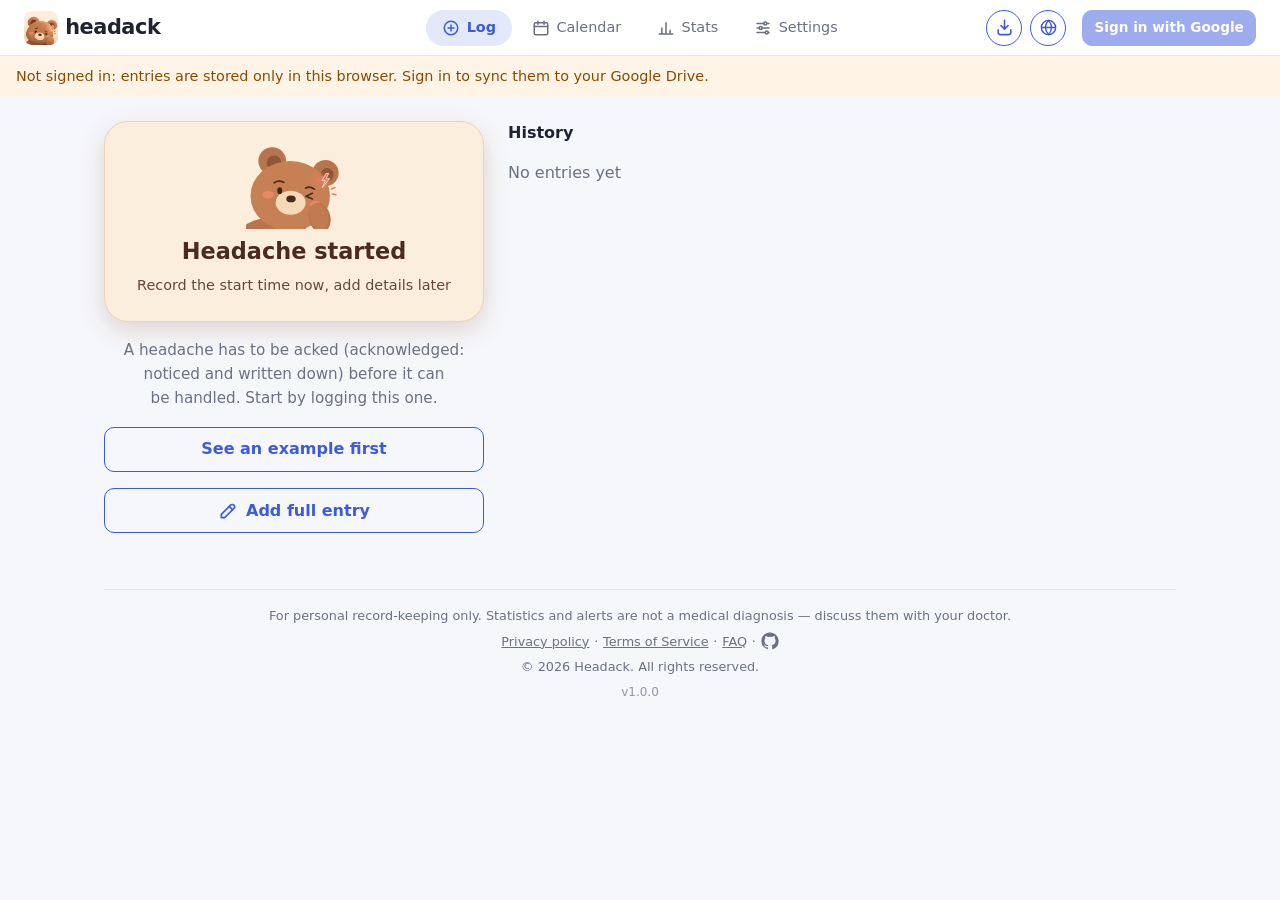
==== index.html @ 0b483937 "Calendar toolbar stays put on phones; bear on the start button - Calendar: the "Today" button gets i" ====
<!doctype html>
<html lang="en">
<head>
  <meta charset="utf-8">
  <meta name="viewport" content="width=device-width, initial-scale=1, viewport-fit=cover">
  <!-- GitHub Pages 無法設定 HTTP header，以 meta CSP 限制腳本與連線來源 -->
  <meta http-equiv="Content-Security-Policy" content="
    default-src 'self';
    script-src 'self' https://accounts.google.com/gsi/client;
    style-src 'self' https://accounts.google.com/gsi/style;
    frame-src https://accounts.google.com/gsi/;
    connect-src 'self' https://accounts.google.com/gsi/ https://sheets.googleapis.com https://www.googleapis.com https://api.open-meteo.com;
    img-src 'self' data: https://headack.goatcounter.com;
    base-uri 'self';
    form-action 'self';
  ">
  <meta name="referrer" content="no-referrer">
  <title>Headack — Free headache diary｜免費頭痛日記</title>
  <meta name="description" content="Free headache diary: log attacks, pain, medication and triggers in a few taps, see monthly trends and print a summary for your doctor. Your data stays in your own Google Drive. 免費頭痛日記：幾下點選就能記錄頭痛、疼痛程度、用藥與誘因，查看每月趨勢並列印看診摘要。資料只存在你自己的 Google 雲端硬碟。">
  <link rel="canonical" href="https://bear1110.github.io/headack/">
  <!-- 分享預覽（LINE、Facebook、X 等） -->
  <meta property="og:type" content="website">
  <meta property="og:site_name" content="Headack">
  <meta property="og:title" content="Headack — Free headache diary｜免費頭痛日記">
  <meta property="og:description" content="Free headache diary: log attacks, pain, medication and triggers in a few taps, see monthly trends and print a summary for your doctor. Your data stays in your own Google Drive.">
  <meta property="og:url" content="https://bear1110.github.io/headack/">
  <meta property="og:image" content="https://bear1110.github.io/headack/icons/og-image.png">
  <meta property="og:image:width" content="1200">
  <meta property="og:image:height" content="630">
  <meta property="og:image:alt" content="Headack bear logo">
  <meta property="og:locale" content="zh_TW">
  <meta property="og:locale:alternate" content="en_US">
  <meta property="og:locale:alternate" content="zh_CN">
  <meta property="og:locale:alternate" content="ja_JP">
  <meta name="twitter:card" content="summary_large_image">
  <!-- 結構化資料（只是資料區塊，不會被執行，不受 CSP script-src 限制） -->
  <script type="application/ld+json">
  {
    "@context": "https://schema.org",
    "@type": "WebApplication",
    "name": "Headack",
    "url": "https://bear1110.github.io/headack/",
    "description": "Free headache diary: log attacks, pain, medication and triggers in a few taps, see monthly trends and print a summary for your doctor. Your data stays in your own Google Drive.",
    "applicationCategory": "HealthApplication",
    "operatingSystem": "Any (web browser)",
    "inLanguage": ["zh-TW", "zh-CN", "en", "ja"],
    "isAccessibleForFree": true,
    "offers": { "@type": "Offer", "price": "0", "priceCurrency": "USD" },
    "image": "https://bear1110.github.io/headack/icons/og-image.png"
  }
  </script>
  <meta name="theme-color" content="#3b5bdb">
  <link rel="manifest" href="manifest.webmanifest">
  <link rel="icon" href="icons/logo.svg" type="image/svg+xml">
  <link rel="apple-touch-icon" href="icons/icon-192.png">
  <link rel="stylesheet" href="css/styles.css">
  <script id="gis" src="https://accounts.google.com/gsi/client" async></script>
  <script type="module" src="js/app.js"></script>
</head>
<!-- data-view 控制目前顯示的分頁；版面差異（手機 / 桌機）全部由 CSS 處理 -->
<body data-view="log">
  <header class="topbar">
    <h1 class="brand"><img src="icons/logo.png" alt="" width="34" height="34"><span>headack</span></h1>
    <!-- 手機：固定在畫面底部的分頁列；桌機：標題列中的分頁 -->
    <nav class="nav">
      <button data-view="log" class="active"><span class="nav-icon" data-icon="log"></span><span data-i18n="nav.log">Log</span></button>
      <button data-view="list"><span class="nav-icon" data-icon="list"></span><span data-i18n="nav.list">History</span></button>
      <button data-view="calendar"><span class="nav-icon" data-icon="calendar"></span><span data-i18n="nav.calendar">Calendar</span></button>
      <button data-view="stats"><span class="nav-icon" data-icon="stats"></span><span data-i18n="nav.stats">Stats</span></button>
      <button data-view="settings"><span class="nav-icon" data-icon="settings"></span><span data-i18n="nav.settings">Settings</span></button>
    </nav>
    <div class="top-actions">
      <!-- 語言選單放在標題列，第一次來的人不必進設定就能切換 -->
      <!-- 加到主畫面／安裝：已安裝（從主畫面開啟）時隱藏 -->
      <button type="button" id="btn-install" class="icon-btn-top" hidden data-i18n-attr="aria-label:install.button,title:install.button"><span data-icon="install"></span></button>
      <label class="icon-btn-top lang-picker" data-i18n-attr="title:settings.language">
        <svg viewBox="0 0 24 24" aria-hidden="true"><circle cx="12" cy="12" r="9"/><path d="M3 12h18M12 3c2.5 2.7 3.8 5.7 3.8 9s-1.3 6.3-3.8 9c-2.5-2.7-3.8-5.7-3.8-9S9.5 5.7 12 3z"/></svg>
        <select id="lang-select" data-i18n-attr="aria-label:settings.language"></select>
      </label>
    <div class="sync">
      <span id="sync-status" class="sync-status"></span>
      <button id="btn-signin" class="btn small" hidden data-i18n="auth.signIn">Sign in with Google</button>
      <button id="btn-sync" class="btn small ghost" hidden data-i18n="sync.now">Sync now</button>
    </div>
    </div>
  </header>

  <p id="banner" class="banner" hidden></p>
  <div id="demo-banner" class="demo-banner" hidden>
    <span data-i18n="demo.banner"></span>
    <button type="button" id="btn-demo-exit" class="btn small" data-i18n="demo.exit"></button>
  </div>

  <main>
    <noscript><p class="card">Headack is a free headache diary that stores your entries in your own Google Drive. Please enable JavaScript to use it.<br>Headack 是免費的頭痛日記，紀錄存在你自己的 Google 雲端硬碟。請啟用 JavaScript 以使用本網站。</p></noscript>
    <!-- 記錄：手機的首頁；桌機時與列表並排 -->
    <section id="view-log" class="view">
      <button id="btn-quick-start" class="btn huge">
        <img class="huge-logo" src="icons/bear.svg" alt="" width="96" height="83">
        <span data-i18n="log.start">Headache started</span>
        <small data-i18n="log.startHint"></small>
      </button>
      <div id="ongoing" class="ongoing-list"></div>
      <p id="home-summary" class="home-summary" hidden></p>
      <!-- 有紀錄但還沒登入：明確說明後果，並提供登入備份 -->
      <div id="backup-card" class="card backup-card" hidden>
        <h2 class="card-title"><span data-icon="cloudOff"></span><span data-i18n="backup.title"></span></h2>
        <p id="backup-body"></p>
        <button type="button" id="btn-backup" class="btn" data-i18n="backup.button"></button>
      </div>
      <p id="tagline" class="tagline" hidden data-i18n="about.tagline"></p>
      <button type="button" id="btn-try-demo" class="btn ghost wide" hidden data-i18n="demo.try"></button>
      <div id="weather-prompt" class="card weather-prompt" hidden>
        <h2 data-i18n="weather.promptTitle"></h2>
        <p class="muted small" data-i18n="weather.promptBody"></p>
        <div class="actions">
          <button type="button" id="btn-weather-on" class="btn" data-i18n="weather.enable"></button>
          <button type="button" id="btn-weather-off" class="btn ghost" data-i18n="weather.dismiss"></button>
        </div>
      </div>
      <button id="btn-full" class="btn ghost wide btn-with-icon"><span data-icon="edit"></span><span data-i18n="log.full">Add full entry</span></button>
    </section>

    <!-- 列表 -->
    <section id="view-list" class="view">
      <h2 class="view-title" data-i18n="nav.list"></h2>
      <div id="list-filters" class="chips list-filters"></div>
      <ul id="record-list" class="record-list"></ul>
    </section>

    <!-- 日曆：最近 3 / 6 個月 -->
    <section id="view-calendar" class="view">
      <div class="cal-toolbar">
        <div class="seg cal-mode" role="radiogroup" data-i18n-attr="aria-label:cal.view">
          <button type="button" role="radio" data-cal-mode="month" data-i18n="cal.modeMonth"></button>
          <button type="button" role="radio" data-cal-mode="year" data-i18n="cal.modeYear"></button>
        </div>
          <button type="button" id="cal-today" class="btn ghost small" data-i18n="cal.today"></button>
        <div class="cal-nav">
          <button type="button" id="cal-prev" class="pager-btn" data-i18n-attr="aria-label:cal.prev,title:cal.prev">‹</button>
          <div id="cal-label" class="cal-label"></div>
          <button type="button" id="cal-next" class="pager-btn" data-i18n-attr="aria-label:cal.next,title:cal.next">›</button>
        </div>
      </div>
      <div class="cal-legend" aria-hidden="true">
        <span><i class="sw i2"></i><span data-i18n="cal.legendMild"></span></span>
        <span><i class="sw i5"></i><i class="sw i7"></i><i class="sw i9"></i><span data-i18n="cal.legendSevere"></span></span>
        <span><i class="sw no-intensity"></i><span data-i18n="cal.legendUnknown"></span></span>
        <span><i class="dot"></i><span data-i18n="cal.meds"></span></span>
      </div>
      <div class="cal-layout">
        <div id="calendar-months" class="cal-months"></div>
        <div id="cal-detail" class="card cal-detail"></div>
      </div>
    </section>

    <!-- 統計 -->
    <section id="view-stats" class="view"></section>

    <!-- 設定 -->
    <section id="view-settings" class="view">
      <!-- 帳號與同步 -->
      <div class="card">
        <h2 class="card-title"><span data-icon="user"></span><span data-i18n="settings.account"></span></h2>
        <p id="account-email" class="muted"></p>
        <p><a id="sheet-link" href="#" target="_blank" rel="noopener" hidden data-i18n="settings.openSheet"></a></p>
        <button id="btn-signout" class="btn ghost small" hidden data-i18n="auth.signOut"></button>
      </div>

      <!-- 偏好 -->
      <h3 class="settings-group" data-i18n="settings.groupPrefs"></h3>
      <div class="card">
        <h2 class="card-title"><span data-icon="weather"></span><span data-i18n="weather.title"></span></h2>
        <p class="small" data-i18n="weather.why"></p>
        <label class="switch-row">
          <input type="checkbox" id="weather-toggle">
          <span data-i18n="weather.setting"></span>
        </label>
        <p class="muted small" data-i18n="weather.promptBody"></p>
        <p class="muted small"><a href="https://open-meteo.com/" target="_blank" rel="noopener" data-i18n="weather.credit"></a></p>
      </div>

      <!-- 資料 -->
      <h3 class="settings-group" data-i18n="settings.groupData"></h3>
      <div class="card">
        <h2 class="card-title"><span data-icon="importIcon"></span><span data-i18n="import.title"></span></h2>
        <p class="muted small" data-i18n="import.desc"></p>
        <button id="btn-import" class="btn ghost" data-i18n="import.title"></button>
      </div>
      <div class="card">
        <h2 class="card-title"><span data-icon="exportIcon"></span><span data-i18n="export.title"></span></h2>
        <p class="muted small" data-i18n="export.desc"></p>
        <button id="btn-export" class="btn ghost" data-i18n="export.button"></button>
      </div>

      <!-- 其他 -->
      <h3 class="settings-group" data-i18n="settings.groupMore"></h3>
      <div class="card">
        <h2 class="card-title"><span data-icon="demo"></span><span data-i18n="demo.title"></span></h2>
        <p class="muted small" data-i18n="demo.desc"></p>
        <button type="button" id="btn-demo" class="btn ghost"></button>
      </div>
      <div class="card">
        <h2 class="card-title"><span data-icon="info"></span><span data-i18n="settings.groupAbout"></span></h2>
        <p><a href="faq.html" data-i18n="footer.faq"></a></p>
        <p><a href="privacy.html" data-i18n="settings.privacy"></a></p>
        <p><a href="terms.html" data-i18n="footer.terms"></a></p>
        <p><a id="source-link" href="https://github.com/Bear1110/headack" target="_blank" rel="noopener" data-i18n="settings.source"></a></p>
        <p class="muted small" data-i18n="settings.languageHelp"></p>
        <p class="muted small" id="app-version"></p>
      </div>
      <div class="card danger-zone">
        <h2 class="card-title"><span data-icon="alert"></span><span data-i18n="danger.title"></span></h2>
        <p class="muted small" data-i18n="danger.clearDesc"></p>
        <button type="button" id="btn-clear" class="btn danger ghost" data-i18n="danger.clear"></button>
      </div>
    </section>

    <footer class="site-footer">
      <p class="disclaimer" data-i18n="disclaimer"></p>
      <nav><a href="privacy.html" data-i18n="settings.privacy"></a> · <a href="terms.html" data-i18n="footer.terms"></a> · <a href="faq.html" data-i18n="footer.faq"></a> · <a href="https://github.com/Bear1110/headack" class="footer-gh" target="_blank" rel="noopener" aria-label="GitHub" title="GitHub"><span data-icon="github"></span></a></nav>
      <p id="copyright"></p>
      <p id="footer-version" class="footer-version"></p>
    </footer>
  </main>

  <!-- 手機在列表、統計頁也能一鍵新增 -->
  <button id="fab" class="fab" data-i18n-attr="aria-label:nav.add,title:nav.add">
    <svg viewBox="0 0 24 24" aria-hidden="true"><path d="M12 5v14M5 12h14" stroke="currentColor" stroke-width="2.5" stroke-linecap="round"/></svg>
  </button>

  <!-- 新增 / 編輯表單：手機為全螢幕，桌機為置中對話框 -->
  <dialog id="record-dialog">
    <form id="record-form" method="dialog">
      <div class="dialog-body">
        <h2 id="form-title"></h2>
        <div class="row">
          <label class="field"><span data-i18n="form.start"></span><input type="datetime-local" name="start" required></label>
          <label class="field"><span data-i18n="form.end"></span><input type="datetime-local" name="end"></label>
        </div>
        <label class="field">
          <span><span data-i18n="form.intensity"></span> <strong><output id="intensity-out">5</output>/10</strong></span>
          <input type="range" name="intensity" min="0" max="10" step="1" value="5">
        </label>
        <fieldset class="field">
          <legend data-i18n="form.type"></legend>
          <p class="muted small hint" data-i18n="form.typeHint"></p>
          <div id="type-options" class="chips"></div>
        </fieldset>
        <fieldset class="field"><legend data-i18n="form.locations"></legend><div id="head-map"></div></fieldset>
        <fieldset class="field"><legend data-i18n="form.painQuality"></legend><div id="pain-quality-options" class="chips"></div></fieldset>
        <fieldset class="field">
          <legend data-i18n="form.aura"></legend>
          <p class="muted small hint" data-i18n="form.auraHint"></p>
          <div id="aura-options" class="chips"></div>
          <p id="aura-warning" class="warning small" role="alert" hidden data-i18n="form.auraWarning"></p>
        </fieldset>
        <fieldset class="field"><legend data-i18n="form.symptoms"></legend><div id="symptoms-options" class="chips"></div></fieldset>
        <fieldset class="field"><legend data-i18n="form.meds"></legend><div id="med-editor" class="med-editor"></div></fieldset>
        <fieldset class="field"><legend data-i18n="form.medEffect"></legend><div id="effect-options" class="chips"></div></fieldset>
        <fieldset class="field"><legend data-i18n="form.triggers"></legend><div id="triggers-options" class="chips"></div></fieldset>
        <label class="field"><span data-i18n="form.notes"></span><textarea name="notes" rows="3"></textarea></label>
        <p id="form-weather" class="muted small weather-line" hidden></p>
        <p id="form-error" class="error" hidden></p>
      </div>
      <div class="dialog-actions">
        <button type="button" id="btn-delete" class="btn danger ghost" data-i18n="form.delete"></button>
        <span class="spacer"></span>
        <button type="button" id="btn-cancel" class="btn ghost" data-i18n="form.cancel"></button>
        <button type="submit" class="btn" data-i18n="form.save"></button>
      </div>
    </form>
  </dialog>

  <!-- 匯入：AI 整理 → 貼上 → 預覽 → 匯入 -->
  <dialog id="import-dialog">
    <form id="import-form" method="dialog">
      <div class="dialog-body">
        <h2 data-i18n="import.title"></h2>
        <p class="muted small" data-i18n="import.privacy"></p>

        <p class="step" data-i18n="import.step1"></p>
        <div class="ai-buttons">
          <a id="ai-chatgpt" class="btn ghost" target="_blank" rel="noopener noreferrer" data-i18n="import.openChatgpt"></a>
          <a id="ai-claude" class="btn ghost" target="_blank" rel="noopener noreferrer" data-i18n="import.openClaude"></a>
          <button type="button" id="btn-copy-prompt" class="btn ghost" data-i18n="import.copyPrompt"></button>
        </div>

        <p class="step" data-i18n="import.step2"></p>
        <textarea id="import-text" rows="6" data-i18n-attr="placeholder:import.placeholder"></textarea>
        <label class="file-pick">
          <span data-i18n="import.file"></span>
          <input type="file" id="import-file" accept=".json,application/json,text/plain">
        </label>
        <div id="import-preview" class="import-preview"></div>
      </div>
      <div class="dialog-actions">
        <button type="button" id="btn-import-close" class="btn ghost" data-i18n="import.close"></button>
        <span class="spacer"></span>
        <button type="submit" id="btn-import-confirm" class="btn" disabled></button>
      </div>
    </form>
  </dialog>

  <!-- 發作當下的快速問答（內容由 quickflow.js 產生） -->
  <dialog id="quick-dialog" class="quick-dialog"></dialog>

  <!-- AI 分析：選問題與筆數，複製後開啟 AI -->
  <dialog id="ai-dialog">
    <form id="ai-form" method="dialog">
      <div class="dialog-body">
        <h2 data-i18n="ai.title"></h2>
        <p id="ai-privacy" class="warning small"></p>
        <fieldset class="field"><legend data-i18n="ai.question"></legend><div id="ai-presets" class="chips"></div></fieldset>
        <fieldset class="field"><legend data-i18n="ai.count"></legend><div id="ai-counts" class="chips"></div></fieldset>
        <label class="switch-row"><input type="checkbox" id="ai-notes" checked><span data-i18n="ai.notes"></span></label>
        <div class="ai-buttons">
          <a id="ai-open-chatgpt" class="btn" target="_blank" rel="noopener noreferrer" data-i18n="import.openChatgpt"></a>
          <a id="ai-open-claude" class="btn" target="_blank" rel="noopener noreferrer" data-i18n="import.openClaude"></a>
          <button type="button" id="ai-copy" class="btn ghost" data-i18n="ai.copy"></button>
        </div>
        <p id="ai-hint" class="muted small"></p>
        <details class="table-view"><summary data-i18n="ai.preview"></summary><pre id="ai-preview" class="ai-preview"></pre></details>
      </div>
      <div class="dialog-actions">
        <span class="spacer"></span>
        <button type="submit" class="btn ghost" data-i18n="import.close"></button>
      </div>
    </form>
  </dialog>

  <!-- 加到主畫面的說明（瀏覽器不支援直接安裝時） -->
  <dialog id="install-dialog" class="confirm-dialog">
    <form method="dialog">
      <div class="dialog-body">
        <h2 data-i18n="install.title"></h2>
        <ol id="install-steps" class="install-steps"></ol>
      </div>
      <div class="dialog-actions">
        <span class="spacer"></span>
        <button type="submit" class="btn" data-i18n="import.close"></button>
      </div>
    </form>
  </dialog>

  <!-- 清空所有紀錄：需輸入確認文字 -->
  <dialog id="clear-dialog" class="confirm-dialog">
    <form id="clear-form" method="dialog">
      <div class="dialog-body">
        <h2 data-i18n="clear.title"></h2>
        <p id="clear-body"></p>
        <p id="clear-restore" class="warning small"></p>
        <label class="field">
          <span id="clear-hint"></span>
          <input type="text" id="clear-input" autocomplete="off" autocapitalize="off" spellcheck="false">
        </label>
        <p id="clear-error" class="error" hidden></p>
      </div>
      <div class="dialog-actions">
        <span class="spacer"></span>
        <button type="button" id="btn-clear-cancel" class="btn ghost" data-i18n="form.cancel"></button>
        <button type="submit" id="btn-clear-confirm" class="btn danger-solid" disabled data-i18n="clear.confirm"></button>
      </div>
    </form>
  </dialog>

  <div id="toast" class="toast" role="status" aria-live="polite" hidden></div>
  <!-- 瀏覽量計數（GoatCounter）：只是一張 1×1 圖片，不執行第三方程式碼、不設 Cookie、不含任何紀錄資料 -->
  <img class="counter" src="https://headack.goatcounter.com/count?p=/&amp;t=Headack" alt="" width="1" height="1" referrerpolicy="no-referrer">
</body>
</html>
---- css/styles.css ----
/* 行動優先（mobile-first）：預設樣式給手機，@media (min-width) 再加上平板 / 桌機版面。
   方向一律用邏輯屬性（inline-start / inline-end），右到左語言自動鏡像。 */

:root {
  --bg: #f6f7fb;
  --surface: #ffffff;
  --text: #1f2330;
  --muted: #6b7180;
  --border: #e2e5ee;
  --primary: #3b5bdb;
  --primary-text: #ffffff;
  /* 熊熊 logo 的配色：首頁「頭痛開始了」按鈕用 */
  --bear-bg: #fbeedd;
  --bear-border: #ecd3b4;
  --bear-text: #4b2b1e;
  --bear-shadow: rgb(143 85 54 / .22);
  --danger: #d6336c;
  --warning-bg: #fff4e6;
  --warning-text: #8a4b00;
  --series-1: #2a78d6;
  --series-2: #eb6834;
  --aura: #4a3aa7;
  --grid: #e8eaf0;
  --good: #0a7d0a;
  --bad: #c0392b;
  --radius: 14px;
  --gutter: 16px;
  --tabbar-h: 60px;
  --topbar-h: 56px;
  --tap: 44px; /* 最小觸控尺寸 */
  color-scheme: light dark;
}

@media (prefers-color-scheme: dark) {
  :root {
    --bg: #14161c;
    --surface: #1d2029;
    --text: #e8eaf0;
    --muted: #9aa0ae;
    --border: #2d313d;
    --primary: #748ffc;
    --primary-text: #10131a;
    --bear-bg: #ead8bf; /* 深色模式稍微調暗，避免一大塊太刺眼 */
    --bear-border: #d9c09f;
    --bear-shadow: rgb(0 0 0 / .35);
    --danger: #f06595;
    --warning-bg: #3a2a12;
    --warning-text: #ffc078;
    --series-1: #3987e5;
    --series-2: #d95926;
    --aura: #9085e9;
    --grid: #2a2e39;
    --good: #3fbf3f;
    --bad: #f06a6a;
  }
}

* { box-sizing: border-box; }

body {
  margin: 0;
  background: var(--bg);
  color: var(--text);
  font: 16px/1.5 system-ui, -apple-system, "Segoe UI", "Noto Sans TC", "Noto Sans SC", "Noto Sans JP", "PingFang TC", "Hiragino Sans", sans-serif;
  padding-bottom: calc(var(--tabbar-h) + env(safe-area-inset-bottom));
  -webkit-tap-highlight-color: transparent;
}

h1 { font-size: 1.15rem; margin: 0; }

/* 線條 icon：跟著文字顏色 */
.icon { width: 1.25em; height: 1.25em; flex: none; fill: none; stroke: currentColor; stroke-width: 2; stroke-linecap: round; stroke-linejoin: round; }
[data-icon] { display: inline-flex; }
h2 { font-size: 1rem; margin: 0 0 .5rem; }

/* ---------- 標題列 ---------- */

.topbar {
  position: sticky; top: 0; z-index: 10;
  display: flex; align-items: center; justify-content: space-between; gap: .75rem;
  min-height: var(--topbar-h);
  padding: .5rem var(--gutter); padding-top: calc(.5rem + env(safe-area-inset-top));
  background: var(--surface); border-bottom: 1px solid var(--border);
}
.topbar h1 { white-space: nowrap; overflow: hidden; text-overflow: ellipsis; }
/* 品牌：熊熊 logo + 小寫文字標誌 */
.brand { display: flex; align-items: center; gap: .45rem; flex: none; }
.brand img { width: 34px; height: 34px; flex: none; border-radius: 8px; }
.brand span { font-size: 1.3rem; font-weight: 800; letter-spacing: -.02em; color: var(--text); }
.brand-link { display: inline-flex; align-items: center; gap: .4rem; font-weight: 800; font-size: 1.1rem; color: var(--text); text-decoration: none; }
.top-actions { display: flex; align-items: center; gap: .5rem; min-width: 0; }
.sync { display: flex; align-items: center; gap: .5rem; min-width: 0; }
.sync-status { display: inline-flex; align-items: center; gap: .25rem; font-size: .85rem; color: var(--muted); white-space: nowrap; min-width: 0; }
.sync-status .icon { width: 22px; height: 22px; }
.sync-status[data-kind="cloudCheck"] { color: var(--good); }
.sync-status[data-kind="cloudUp"] { color: var(--primary); }
.sync-status[data-kind="cloudOff"] { color: var(--warning-text); }
.sync-status[data-kind="cloudSync"] .icon { animation: pulse 1.2s ease-in-out infinite; }
@keyframes pulse { 50% { opacity: .35; } }
.sync-count { font-weight: 700; font-variant-numeric: tabular-nums; }
.sync-text { display: none; }

.icon-btn-top {
  appearance: none; flex: none; display: inline-grid; place-items: center; cursor: pointer;
  width: 36px; height: 36px; border-radius: 50%; border: 1px solid var(--primary); background: transparent; color: var(--primary);
}
.icon-btn-top[hidden] { display: none; }
.icon-btn-top .icon { width: 19px; height: 19px; }
.install-steps { margin: .5rem 0 0; padding-inline-start: 1.4rem; display: flex; flex-direction: column; gap: .6rem; line-height: 1.6; }
.install-steps .icon { vertical-align: -0.25em; color: var(--primary); }

/* 語言：外觀沿用 .icon-btn-top；原生下拉選單透明疊在上面，點下去開系統清單 */
.lang-picker { position: relative; }
.lang-picker svg { width: 19px; height: 19px; fill: none; stroke: currentColor; stroke-width: 1.8; pointer-events: none; }
.lang-picker select {
  position: absolute; inset: 0; width: 100%; height: 100%; min-height: 0; padding: 0; margin: 0;
  opacity: 0; cursor: pointer; font-size: 16px; border: 0;
}
.lang-picker:focus-within { outline: 2px solid var(--primary); outline-offset: 2px; }

.banner {
  margin: 0; padding: .6rem var(--gutter); font-size: .9rem;
  background: var(--warning-bg); color: var(--warning-text);
}

/* 示範模式橫幅：一直顯示，避免誤以為是自己的資料 */
.demo-banner {
  display: flex; align-items: center; justify-content: space-between; gap: .75rem;
  padding: .55rem var(--gutter); font-size: .9rem;
  background: color-mix(in srgb, var(--primary) 22%, var(--surface)); color: var(--text);
  border-bottom: 1px solid color-mix(in srgb, var(--primary) 40%, var(--border));
}
.demo-banner[hidden] { display: none; }

/* ---------- 分頁：手機固定在底部 ---------- */

.nav {
  position: fixed; inset-inline: 0; bottom: 0; z-index: 10;
  display: grid; grid-auto-flow: column; grid-auto-columns: 1fr;
  height: calc(var(--tabbar-h) + env(safe-area-inset-bottom)); padding-bottom: env(safe-area-inset-bottom);
  background: var(--surface); border-top: 1px solid var(--border);
}
.nav button {
  appearance: none; border: 0; background: none; font: inherit; font-size: .72rem;
  color: var(--muted); cursor: pointer; min-height: var(--tap);
  display: flex; flex-direction: column; align-items: center; justify-content: center; gap: 2px;
}
.nav-icon .icon { width: 24px; height: 24px; }
.nav button.active { color: var(--primary); font-weight: 700; }

/* ---------- 內容 ---------- */

main { max-width: 640px; margin: 0 auto; padding: var(--gutter); }

.view { display: none; flex-direction: column; gap: 1rem; }
body[data-view="log"] #view-log,
body[data-view="list"] #view-list,
body[data-view="calendar"] #view-calendar,
body[data-view="stats"] #view-stats,
body[data-view="settings"] #view-settings { display: flex; }

.view-title { display: none; }

.card {
  background: var(--surface); border: 1px solid var(--border);
  border-radius: var(--radius); padding: 1rem;
}
.card p { margin: .25rem 0; }

.btn {
  appearance: none; border: 1px solid var(--primary); cursor: pointer;
  background: var(--primary); color: var(--primary-text);
  border-radius: 10px; padding: .6rem 1rem; font: inherit; font-weight: 600;
  min-height: var(--tap);
}
.btn.ghost { background: transparent; color: var(--primary); }
.btn.danger { border-color: var(--danger); color: var(--danger); }
.btn.small { padding: .35rem .7rem; font-size: .85rem; min-height: 36px; }
.btn.wide { width: 100%; }
.btn:disabled { opacity: .5; cursor: default; }

/* 手機首頁的主角：大到單手、在疼痛中也按得到 */
.btn.huge {
  display: flex; flex-direction: column; align-items: center; justify-content: center; gap: .4rem;
  width: 100%; min-height: max(180px, 32vh); padding: 1.5rem 1rem;
  font-size: 1.6rem; border-radius: 24px;
  background: var(--bear-bg); border-color: var(--bear-border); color: var(--bear-text);
  box-shadow: 0 8px 24px var(--bear-shadow);
}
.btn.huge small { font-size: .9rem; font-weight: 400; opacity: .85; }
/* 熊熊本身就是「頭痛了」的意思，去背後直接站在按鈕上 */
.huge-logo { width: 96px; height: 83px; }
.btn-with-icon { display: inline-flex; align-items: center; justify-content: center; gap: .5rem; }

/* 有預兆的紀錄：紫色小膠囊（鋸齒線＝典型的視覺預兆） */
/* 列表的一列：日期為主、時間與持續時間較淡；類別資訊做成膠囊 */
.record-main { flex: 1; min-width: 0; }
.record-head { display: flex; align-items: baseline; gap: .5rem; flex-wrap: wrap; }
.record-date { font-weight: 600; }
.record-time, .record-dur { color: var(--muted); font-size: .85rem; font-variant-numeric: tabular-nums; }
.record-dur::before { content: '· '; }
.record-tags { display: flex; flex-wrap: wrap; gap: .3rem; margin-top: .35rem; }
.tag {
  display: inline-flex; align-items: center; gap: .25rem; padding: .1rem .55rem; border-radius: 999px;
  font-size: .75rem; line-height: 1.5; color: var(--text); border: 1px solid var(--border); background: var(--bg);
}
.tag .icon { width: 13px; height: 13px; flex: none; }
.tag.med .icon { color: var(--primary); }
.tag.aura { font-weight: 600; border-color: var(--aura); background: color-mix(in srgb, var(--aura) 18%, transparent); }
.tag.aura .icon { color: var(--aura); }
.tag.ongoing { font-weight: 600; border-color: var(--primary); color: var(--primary); }
.tag.pressure .icon { color: var(--warning-text); }
.tag.type { color: var(--muted); }
.list-month { list-style: none; margin: .75rem 0 .1rem; font-size: .85rem; font-weight: 700; color: var(--muted); }
.list-month:first-child { margin-top: 0; }
.list-filters { margin-bottom: .25rem; }
.list-filters[hidden] { display: none; }
.list-filters .chip-toggle .icon { width: 14px; height: 14px; margin-inline-end: .2rem; vertical-align: -2px; color: var(--aura); }
.list-filters .chip-toggle[aria-pressed="true"] .icon { color: inherit; }
.btn.huge:active { transform: scale(.98); }

/* 理念 */
.tagline { margin: 0; text-align: center; color: var(--muted); font-size: .95rem; line-height: 1.6; text-wrap: balance; }

/* 進行中的頭痛 */
.ongoing-list { display: flex; flex-direction: column; gap: .75rem; }
.ongoing-list:empty { display: none; }
.ongoing { border-color: var(--primary); }
.ongoing .label { margin: .75rem 0 .4rem; font-size: .9rem; color: var(--muted); }
.intensity-pick { display: grid; grid-template-columns: repeat(5, 1fr); gap: .4rem; }
.intensity-pick button {
  appearance: none; font: inherit; font-weight: 700; cursor: pointer;
  min-height: var(--tap); border-radius: 10px;
  border: 1px solid var(--border); background: var(--bg); color: var(--text);
}
.intensity-pick button[aria-pressed="true"] {
  border-color: transparent; color: #fff;
  background: hsl(calc(120 - var(--lvl, 5) * 12) 65% 45%);
}

.actions { display: flex; gap: .5rem; margin-top: .75rem; align-items: center; }
.actions .btn { flex: 1; }
.spacer { flex: 1; }

/* 列表 */
.record-list { list-style: none; margin: 0; padding: 0; display: flex; flex-direction: column; gap: .5rem; }
.record {
  display: flex; align-items: center; gap: .85rem;
  background: var(--surface); border: 1px solid var(--border); border-radius: var(--radius);
  padding: .75rem 1rem; cursor: pointer; min-height: var(--tap);
}
.record:hover { border-color: var(--primary); }
.record-main { min-width: 0; }
.list-more { list-style: none; margin-top: .25rem; }
.record-main .small { overflow-wrap: anywhere; }
.intensity.none { background: var(--bg); color: var(--muted); border: 1px dashed var(--border); }
.intensity {
  flex: none; width: 2.4rem; height: 2.4rem; border-radius: 12px;
  display: grid; place-items: center; font-weight: 700; color: #fff;
  background: hsl(calc(120 - var(--lvl, 5) * 12) 65% 45%);
}
.i0 { --lvl: 0 } .i1 { --lvl: 1 } .i2 { --lvl: 2 } .i3 { --lvl: 3 } .i4 { --lvl: 4 } .i5 { --lvl: 5 }
.i6 { --lvl: 6 } .i7 { --lvl: 7 } .i8 { --lvl: 8 } .i9 { --lvl: 9 } .i10 { --lvl: 10 }

/* 日曆 */
/* 手機：第一列「月／年」+「今天」，第二列換頁；「今天」不顯示時仍保留位置，版面不會跳動 */
.cal-toolbar {
  display: grid; grid-template-columns: auto 1fr; grid-template-areas: "mode today" "nav nav";
  gap: .75rem; align-items: center;
}
.cal-mode { grid-area: mode; }
#cal-today { grid-area: today; justify-self: end; }
#cal-today[hidden] { display: inline-block; visibility: hidden; }
.cal-nav { grid-area: nav; }
.cal-nav .cal-label { flex: 1; }
@media (min-width: 600px) {
  .cal-toolbar { grid-template-columns: auto 1fr auto; grid-template-areas: "mode nav today"; }
  .cal-nav { justify-self: end; }
  .cal-nav .cal-label { flex: none; }
}
.cal-legend { display: flex; flex-wrap: wrap; gap: .4rem .9rem; font-size: .8rem; color: var(--muted); }
.cal-legend > span { display: inline-flex; align-items: center; gap: .25rem; }
.cal-legend .sw { width: .85rem; height: .85rem; border-radius: 3px; display: inline-block; background: hsl(calc(120 - var(--lvl, 5) * 12) 65% 45%); }
.cal-legend .sw.no-intensity { background: var(--muted); }
.cal-legend .dot { width: .45rem; height: .45rem; border-radius: 50%; background: var(--text); display: inline-block; }
.cal-mode.seg { flex: 0 0 auto; }
.cal-mode.seg button { min-width: 3.4rem; padding-inline: .9rem; }
.cal-nav { display: flex; align-items: center; gap: .4rem; }
.cal-label { min-width: 9.5rem; text-align: center; font-weight: 700; }
.cal-label input[type="month"] { width: 100%; min-height: var(--tap); text-align: center; font-weight: 700; cursor: pointer; }
.cal-label-text { font-size: 1.15rem; }
.pager-btn {
  appearance: none; width: var(--tap); height: var(--tap); border-radius: 50%; cursor: pointer; flex: none;
  border: 1px solid var(--border); background: var(--surface); color: var(--text); font-size: 1.4rem; line-height: 1;
}
.pager-btn:disabled { opacity: .3; cursor: default; }
[dir="rtl"] .pager-btn { transform: scaleX(-1); }

/* 月檢視：一個月 + 明細（手機上下排，桌機左右排）；年檢視：12 個月縮圖，不顯示明細 */
.cal-layout { display: grid; grid-template-columns: 1fr; gap: 1rem; align-items: start; }
.cal-months { display: grid; grid-template-columns: 1fr; gap: 1rem; touch-action: pan-y; }
#view-calendar.year .cal-months { grid-template-columns: repeat(2, 1fr); gap: .6rem; }
#view-calendar.year .cal-months .cal-month { padding: .5rem; }
#view-calendar.year .cal-months .cal-head { flex-direction: column; align-items: flex-start; gap: 0; margin-bottom: .3rem; }
#view-calendar.year .cal-months .cal-head h3 { font-size: .85rem; }
#view-calendar.year .cal-months .cal-head .muted { font-size: .7rem; }
#view-calendar.year .cal-months .cal-grid { gap: 2px; }
#view-calendar.year .cal-months .cal-wd { font-size: .6rem; padding-bottom: 0; }
#view-calendar.year .cal-months .cal-day { min-height: 0; border-radius: 3px; font-size: 0; }
#view-calendar.year .cal-months .cal-med { width: 3px; height: 3px; bottom: 1px; }
#view-calendar.year .cal-months .cal-day.today { border-width: 1px; }
@media (min-width: 600px) { #view-calendar.year .cal-months { grid-template-columns: repeat(3, 1fr); } }
@media (min-width: 900px) {
  #view-calendar.year .cal-months { grid-template-columns: repeat(4, 1fr); }
  #view-calendar:not(.year) .cal-layout { grid-template-columns: minmax(340px, 460px) 1fr; }
}
.link-btn { appearance: none; border: 0; background: none; padding: .25rem 0; font: inherit; font-size: .85rem; color: var(--primary); cursor: pointer; text-decoration: underline; }
/* 年檢視的月份標題：沿用 .link-btn，只改成標題字樣與虛線底線 */
.link-btn.cal-month-link { padding: 0; font-size: inherit; color: inherit; text-decoration-style: dotted; text-underline-offset: 3px; }
.link-btn.cal-month-link:hover { color: var(--primary); }
.cal-month { background: var(--surface); border: 1px solid var(--border); border-radius: var(--radius); padding: .75rem; }
.cal-head { display: flex; justify-content: space-between; align-items: baseline; gap: .5rem; flex-wrap: wrap; margin-bottom: .5rem; }
.cal-head h3 { margin: 0; font-size: 1rem; }
.cal-warn { color: var(--danger); font-weight: 700; }
.cal-grid { display: grid; grid-template-columns: repeat(7, 1fr); gap: 3px; }
.cal-wd { text-align: center; font-size: .75rem; color: var(--muted); padding-bottom: .2rem; }
.cal-day {
  position: relative; aspect-ratio: 1; min-height: 36px; padding: 0; cursor: pointer;
  display: grid; place-items: center; font: inherit; font-size: .85rem;
  border: 1px solid transparent; border-radius: 8px; background: var(--bg); color: var(--text);
}
.cal-day:disabled { opacity: .35; cursor: default; }
.cal-day.has-headache { background: hsl(calc(120 - var(--lvl, 5) * 12) 65% 45%); color: #fff; font-weight: 700; }
.cal-day.no-intensity { background: var(--muted); }
.cal-day.today { border-color: var(--primary); border-width: 2px; }
.cal-day.selected { outline: 3px solid var(--text); outline-offset: 1px; }
.cal-med {
  position: absolute; bottom: 3px; left: 50%; transform: translateX(-50%);
  width: 6px; height: 6px; border-radius: 50%; background: var(--text);
}
.cal-day.has-headache .cal-med { background: #fff; }
/* 黃綠色區段（程度 2–6）白字對比不足，改用深色字 */
.cal-day.i2, .cal-day.i3, .cal-day.i4, .cal-day.i5, .cal-day.i6,
.intensity.i2, .intensity.i3, .intensity.i4, .intensity.i5, .intensity.i6,
.intensity-pick button.i2[aria-pressed="true"], .intensity-pick button.i3[aria-pressed="true"], .intensity-pick button.i4[aria-pressed="true"],
.intensity-pick button.i5[aria-pressed="true"], .intensity-pick button.i6[aria-pressed="true"] { color: #1f2330; }
.cal-day.i2 .cal-med, .cal-day.i3 .cal-med, .cal-day.i4 .cal-med, .cal-day.i5 .cal-med, .cal-day.i6 .cal-med { background: #1f2330; }
.cal-detail { display: flex; flex-direction: column; gap: .5rem; scroll-margin-top: calc(var(--topbar-h) + 12px); }
.cal-detail[hidden] { display: none; }
.cal-detail-head { display: flex; justify-content: space-between; align-items: baseline; gap: .5rem; }
.cal-detail h4 { margin: 0; font-size: .95rem; }
.cal-detail .record-list { gap: .4rem; }

/* 統計：篩選列 */
#view-stats { gap: 1rem; }
.stats-filters { display: flex; flex-direction: column; gap: .75rem; }
.filter-row { display: flex; flex-wrap: wrap; gap: .75rem 1.5rem; align-items: flex-start; }
.filter-group { display: flex; flex-direction: column; gap: .35rem; min-width: 0; }
.filter-label { font-size: .8rem; color: var(--muted); font-weight: 600; }
.seg.range-seg { flex: none; overflow-x: auto; scrollbar-width: none; }
.seg.range-seg button { flex: 1 0 auto; padding-inline: .7rem; white-space: nowrap; }
.custom-range { display: flex; flex-wrap: wrap; gap: .5rem; }
.custom-range label { display: flex; align-items: center; gap: .4rem; font-size: .85rem; }
.custom-range input { width: auto; }
.filter-group select { width: auto; min-width: 12rem; }
.chip-toggle {
  appearance: none; font: inherit; font-size: .85rem; cursor: pointer; min-height: 36px;
  padding: .3rem .8rem; border-radius: 999px; border: 1px solid var(--border); background: var(--surface); color: var(--text);
}
.chip-toggle[aria-pressed="true"] { background: var(--primary); border-color: var(--primary); color: var(--primary-text); }
.chip-toggle:disabled { opacity: .4; cursor: default; }
.chip-count { margin-inline-start: .4em; font-size: .8em; opacity: .75; font-variant-numeric: tabular-nums; }
.filter-hint { font-weight: 400; }
.seg.stats-tabs { flex: none; }
.seg.stats-tabs button { font-size: .95rem; font-weight: 600; }
.seg.stats-tabs button[aria-selected="true"] { background: var(--primary); color: var(--primary-text); }
.stats-body { display: flex; flex-direction: column; gap: 1rem; }
.empty-state { text-align: center; padding: 2rem 0; }

/* 統計：卡片與圖表 */
.stat-card { min-width: 0; }
.stat-card h3 { font-size: .9rem; margin: 1rem 0 .4rem; }
.stat-grid { display: grid; grid-template-columns: 1fr; gap: 1rem; }
.tile small { font-size: .9rem; font-weight: 400; color: var(--muted); }
.tile-delta { font-size: .8rem; margin-top: .2rem; color: var(--muted); }
.tile-delta.good { color: var(--good); }
.tile-delta.bad { color: var(--bad); }
.chart { display: block; max-width: 100%; height: auto; overflow: visible; }
.chart .grid { stroke: var(--grid); stroke-width: 1; }
.chart .axis { stroke: var(--border); stroke-width: 1; }
.chart .tick { fill: var(--muted); font-size: 11px; font-variant-numeric: tabular-nums; }
.chart .ref { stroke: var(--text); stroke-width: 1; opacity: .55; }
.chart .ref-label { fill: var(--muted); font-size: 11px; }
.chart .bar { outline: none; cursor: default; }
.chart .bar .hit { fill: transparent; }
.chart .bar.s1 path { fill: var(--series-1); }
.chart .bar.s2 path { fill: var(--series-2); }
.chart .bar.active path, .chart .bar:focus-visible path { filter: brightness(1.15); }
.chart .bar.active .hit, .chart .bar:focus-visible .hit { fill: color-mix(in srgb, var(--text) 6%, transparent); }
.legend { display: flex; flex-wrap: wrap; gap: .3rem 1rem; font-size: .8rem; color: var(--muted); margin-bottom: .4rem; }
.legend span { display: inline-flex; align-items: center; gap: .35rem; }
.legend .key { width: 10px; height: 10px; border-radius: 2px; display: inline-block; }
.legend .key.s1 { background: var(--series-1); }
.legend .key.s2 { background: var(--series-2); }
.chart-tip {
  position: fixed; z-index: 50; pointer-events: none; max-width: 260px;
  padding: .35rem .6rem; border-radius: 8px; font-size: .8rem; font-weight: 600;
  background: var(--text); color: var(--bg); box-shadow: 0 4px 14px rgb(0 0 0 / .25);
}

/* 表格（含「以表格顯示」） */
.table-view { margin-top: .5rem; font-size: .85rem; }
.table-view summary { cursor: pointer; color: var(--muted); min-height: 32px; display: flex; align-items: center; }
.table-wrap { overflow-x: auto; }
.stat-card table, .table-view table { width: 100%; border-collapse: collapse; font-size: .85rem; }
.stat-card th, .stat-card td { padding: .4rem .5rem; border-bottom: 1px solid var(--border); text-align: start; }
.stat-card thead th { color: var(--muted); font-weight: 600; font-size: .8rem; white-space: nowrap; }
.stat-card tbody th { font-weight: 500; white-space: nowrap; }
.stat-card th.num { text-align: end; }
.stat-card td.num { text-align: end; font-variant-numeric: tabular-nums; white-space: nowrap; }
.stat-card td.over { color: var(--bad); font-weight: 700; }

/* 比例橫條 */
.prop-list { list-style: none; margin: 0; padding: 0; display: flex; flex-direction: column; gap: .45rem; }
.prop-list li { display: grid; grid-template-columns: minmax(6em, 1fr) 2fr auto; gap: .6rem; align-items: center; font-size: .85rem; }
.prop-label { overflow-wrap: anywhere; }
.prop-track { height: 8px; border-radius: 4px; background: var(--grid); overflow: hidden; }
.prop-fill { display: block; width: 0; height: 100%; border-radius: 4px; background: var(--series-1); }
.prop-value { color: var(--muted); font-variant-numeric: tabular-nums; white-space: nowrap; }

/* 藥物類別說明 */
.cat-legend { list-style: none; margin: .75rem 0 .25rem; padding: 0; display: flex; flex-direction: column; gap: .5rem; line-height: 1.6; }
.cat-legend li { padding: .5rem .75rem; border-radius: 10px; background: var(--bg); }
.cat-used { margin-top: .2rem; font-weight: 600; }
th[title] { cursor: help; text-decoration: underline dotted; text-underline-offset: 3px; }

/* 看診摘要 */
.report-head { display: flex; justify-content: space-between; align-items: flex-start; gap: 1rem; }
.report-head h2 { font-size: 1.15rem; margin: 0 0 .2rem; }
.key-figures { display: grid; grid-template-columns: 1fr; gap: .1rem; margin: 0; }
.kf { display: grid; grid-template-columns: minmax(8em, 1fr) 2fr; gap: .75rem; padding: .45rem 0; border-bottom: 1px solid var(--border); }
.kf:last-child { border-bottom: 0; }
.kf dt { color: var(--muted); font-size: .85rem; }
.kf dd { margin: 0; font-weight: 600; }
.report-foot { text-align: center; }

/* 統計：數字卡片（也用於舊版單月統計） */
.tiles { display: grid; grid-template-columns: repeat(2, 1fr); gap: .75rem; }
.tile { background: var(--surface); border: 1px solid var(--border); border-radius: var(--radius); padding: 1rem; }
.tile-value { font-size: 1.8rem; font-weight: 700; }
.tile-label { color: var(--muted); font-size: .85rem; }
.kv { list-style: none; margin: 0; padding: 0; }
.kv li { display: flex; justify-content: space-between; padding: .3rem 0; border-bottom: 1px solid var(--border); }
.kv li:last-child { border-bottom: 0; }

.warning { background: var(--warning-bg); color: var(--warning-text); border-radius: var(--radius); padding: .75rem 1rem; margin: 0; }
.error { color: var(--danger); margin: .5rem 0 0; }
.muted { color: var(--muted); }
.small { font-size: .85rem; }
.disclaimer { color: var(--muted); font-size: .8rem; margin: 0; }

/* 頁尾：免責聲明、隱私權政策 / 服務條款連結、版權 */
.site-footer {
  margin-top: 2rem; padding-top: 1rem; border-top: 1px solid var(--border);
  display: flex; flex-direction: column; gap: .4rem; align-items: center; text-align: center;
  color: var(--muted); font-size: .8rem;
}
.site-footer p, .site-footer nav { margin: 0; }
.site-footer a { color: var(--muted); }
.site-footer nav { display: inline-flex; align-items: center; gap: .3rem; flex-wrap: wrap; justify-content: center; }
.footer-gh { display: inline-flex; align-items: center; }
.footer-gh:hover { color: var(--text); }
.footer-gh .icon { width: 18px; height: 18px; }
.footer-version { font-size: .75rem; opacity: .7; font-variant-numeric: tabular-nums; }

/* 隱私權政策、服務條款等文件頁：沒有底部分頁列 */
body.doc-page { padding-bottom: 0; }
.doc-page main { display: flex; flex-direction: column; gap: 1rem; }
.doc h1 { font-size: 1.4rem; margin: 0 0 .25rem; }
.doc h2 { margin-top: 1.5rem; }
.doc p, .doc li { line-height: 1.7; }
/* FAQ：可展開的問答 */
.faq details { border-bottom: 1px solid var(--border); }
.faq details:last-of-type { border-bottom: 0; }
.faq summary {
  cursor: pointer; list-style: none; display: flex; justify-content: space-between; align-items: center; gap: 1rem;
  padding: .85rem 0; font-weight: 600; min-height: var(--tap);
}
.faq summary::-webkit-details-marker { display: none; }
.faq summary::after { content: '+'; color: var(--primary); font-size: 1.3rem; font-weight: 400; flex: none; }
.faq details[open] summary::after { content: '−'; }
.faq details p { margin: 0 0 1rem; color: var(--text); }

/* 表單 */
.field { display: flex; flex-direction: column; gap: .3rem; margin: 0 0 1rem; border: 0; padding: 0; min-width: 0; }
.field.inline { flex-direction: row; align-items: center; gap: .75rem; }
.field legend { padding: 0; margin-bottom: .3rem; }
.row { display: grid; grid-template-columns: 1fr; column-gap: 1rem; }
/* 16px 以上避免 iOS 聚焦時自動放大 */
input, select, textarea {
  font: inherit; font-size: max(16px, 1rem); color: var(--text); background: var(--bg);
  border: 1px solid var(--border); border-radius: 10px; padding: .55rem .7rem;
  min-height: var(--tap); width: 100%;
}
.field.inline input { width: auto; }
input[type="range"] { padding: 0; accent-color: var(--primary); }
.chips { display: flex; flex-wrap: wrap; gap: .4rem; }
/* 隱藏的核取方塊必須定位在選項本身，否則聚焦時瀏覽器會捲動到它原本的位置而跑版 */
.chip { position: relative; }
.chip input { position: absolute; inset: 0; width: 100%; height: 100%; min-height: 0; margin: 0; opacity: 0; pointer-events: none; }
.chip span {
  display: inline-flex; align-items: center; min-height: 40px; padding: .35rem .85rem; border-radius: 999px;
  border: 1px solid var(--border); cursor: pointer; font-size: .9rem;
}
.chip input:checked + span { background: var(--primary); border-color: var(--primary); color: var(--primary-text); }
.chip input:focus-visible + span { outline: 2px solid var(--primary); outline-offset: 2px; }

/* 對話框：手機全螢幕，操作按鈕固定在底部 */
dialog {
  width: 100%; max-width: 100%; height: 100%; max-height: 100%;
  margin: 0; padding: 0; border: 0; border-radius: 0; overflow: hidden; /* 只讓 .dialog-body 捲動 */
  background: var(--surface); color: var(--text);
}
dialog::backdrop { background: rgb(0 0 0 / .45); }
dialog form { display: flex; flex-direction: column; height: 100%; }
.dialog-body {
  flex: 1; overflow-y: auto; overscroll-behavior: contain;
  padding: calc(1rem + env(safe-area-inset-top)) var(--gutter) 1rem;
}
.dialog-actions {
  display: flex; gap: .5rem; align-items: center;
  padding: .75rem var(--gutter) calc(.75rem + env(safe-area-inset-bottom));
  border-top: 1px solid var(--border); background: var(--surface);
}

/* 用藥編輯器 */
.med-editor { display: flex; flex-direction: column; gap: .6rem; }
.chip-btn {
  appearance: none; font: inherit; font-size: .9rem; cursor: pointer;
  min-height: 40px; padding: .35rem .85rem; border-radius: 999px;
  border: 1px dashed var(--primary); background: transparent; color: var(--primary);
}
.med-quick:empty { display: none; }
.med-list { list-style: none; margin: 0; padding: 0; display: flex; flex-direction: column; gap: .5rem; }
.med-list:empty { display: none; }
.med-item { border: 1px solid var(--border); border-radius: 12px; padding: .6rem .75rem; background: var(--bg); }
.med-head { display: flex; align-items: center; gap: .5rem; justify-content: space-between; }
.med-head strong { overflow-wrap: anywhere; }
.med-name { flex: 1; }
.icon-btn {
  appearance: none; border: 0; background: none; color: var(--muted); cursor: pointer;
  width: var(--tap); height: var(--tap); flex: none; font-size: 1rem; border-radius: 50%;
}
.icon-btn:hover { color: var(--danger); }
.med-controls { display: flex; flex-wrap: wrap; gap: .5rem; margin-top: .4rem; align-items: center; }
.stepper { display: inline-flex; align-items: center; border: 1px solid var(--border); border-radius: 10px; background: var(--surface); }
.stepper button {
  appearance: none; border: 0; background: none; color: var(--primary); font: inherit; font-size: 1.2rem; font-weight: 700;
  width: var(--tap); height: var(--tap); cursor: pointer;
}
.stepper output { min-width: 4.5em; text-align: center; font-weight: 600; }
.seg { display: flex; flex: 1 1 260px; border: 1px solid var(--border); border-radius: 10px; overflow: hidden; background: var(--surface); }
.seg button {
  appearance: none; flex: 1; border: 0; background: none; color: var(--text); font: inherit; font-size: .8rem;
  min-height: var(--tap); padding: .25rem .4rem; cursor: pointer; line-height: 1.2;
}
.seg button + button { border-inline-start: 1px solid var(--border); }
.seg button[aria-checked="true"] { background: var(--primary); color: var(--primary-text); font-weight: 600; }

/* 疼痛位置頭部圖 */
.heads { display: grid; grid-template-columns: 1fr 1fr; gap: .75rem; max-width: 420px; }
.head { margin: 0; text-align: center; }
.head svg { width: 100%; height: auto; display: block; touch-action: manipulation; }
.head figcaption { font-size: .85rem; color: var(--muted); }
.head .skull, .head .neck, .head .ear { fill: var(--surface); stroke: var(--border); stroke-width: 2; }
.head .outline { fill: none; stroke: var(--muted); stroke-width: 2; pointer-events: none; }
.head .zone { fill: transparent; stroke: var(--muted); stroke-opacity: .5; stroke-width: 1; stroke-dasharray: 4 3; cursor: pointer; outline: none; }
.head .zone:hover { fill: color-mix(in srgb, var(--primary) 18%, transparent); }
.head .zone:focus-visible { stroke: var(--primary); stroke-width: 3; }
.head .zone[aria-checked="true"] { fill: color-mix(in srgb, var(--danger) 70%, transparent); }
.head .face-lines { fill: none; stroke: var(--muted); stroke-width: 2; stroke-linecap: round; pointer-events: none; }
.head .side { fill: var(--muted); font-size: 16px; font-weight: 700; }
.loc-summary { margin: .4rem 0 0; }

/* 預兆、天氣 */
.hint { margin: -.1rem 0 .5rem; }
#aura-warning { margin-top: .6rem; }
.weather-line { margin: 0 0 .5rem; }
.weather-prompt h2 { margin-bottom: .25rem; }
.switch-row { display: flex; align-items: center; gap: .75rem; cursor: pointer; min-height: var(--tap); }
.switch-row input { width: 1.4rem; height: 1.4rem; min-height: 0; flex: none; accent-color: var(--primary); }

/* 設定：分組標題、卡片標題 icon */
.settings-group { margin: .5rem 0 -.4rem; font-size: .8rem; font-weight: 700; color: var(--muted); letter-spacing: .02em; }
.card-title { display: flex; align-items: center; gap: .5rem; }
.card-title .icon { color: var(--primary); width: 20px; height: 20px; }
.danger-zone .card-title .icon { color: var(--danger); }

/* 首頁「尚未備份」卡片 */
.backup-card { border-color: color-mix(in srgb, var(--warning-text) 55%, var(--border)); background: color-mix(in srgb, var(--warning-bg) 70%, var(--surface)); }
.backup-card .card-title { color: var(--warning-text); }
.backup-card .card-title .icon { color: var(--warning-text); }
.backup-card p { margin: .4rem 0 .8rem; line-height: 1.6; }
.backup-card .btn { width: 100%; }

/* 首頁近況 */
.home-summary { margin: 0; text-align: center; color: var(--muted); font-size: .9rem; }
.home-summary.alert { color: var(--warning-text); font-weight: 600; }

/* 快速問答：誤按刪除 */
.qf-discard {
  appearance: none; border: 0; background: none; color: var(--qf-muted); font: inherit; font-size: .9rem;
  text-decoration: underline; cursor: pointer; padding: .5rem 0; min-height: 44px;
}

/* 危險區域、確認對話框 */
.danger-zone { border-color: color-mix(in srgb, var(--danger) 45%, var(--border)); }
.danger-zone h2 { color: var(--danger); }
.btn.danger-solid { background: var(--danger); border-color: var(--danger); color: #fff; }
.btn.danger-solid:disabled { opacity: .4; }
/* 確認對話框內容少，手機上也不必全螢幕 */
dialog.confirm-dialog {
  width: min(480px, calc(100vw - 32px)); height: fit-content; max-height: calc(100dvh - 32px);
  margin: auto; border-radius: var(--radius);
}
dialog.confirm-dialog form { height: auto; }
dialog.confirm-dialog .dialog-body { padding-top: 1.25rem; }

/* 發作當下的快速問答：不論系統深淺色，一律低亮度深色（發作時常怕光），按鈕加大 */
dialog.quick-dialog {
  --qf-bg: #0e1014; --qf-surface: #181b22; --qf-text: #d3d6dd; --qf-muted: #8a8fa0;
  --qf-border: #2a2f3a; --qf-accent: #5f76d6; --qf-accent-text: #f2f4fa;
  width: 100%; max-width: 100%; height: 100%; max-height: 100%; margin: 0; padding: 0;
  border: 0; border-radius: 0; background: var(--qf-bg); color: var(--qf-text); overflow: hidden;
}
dialog.quick-dialog::backdrop { background: #000; }
.qf { display: flex; flex-direction: column; height: 100%; max-width: 560px; margin: 0 auto; }
.qf-top {
  display: flex; justify-content: space-between; align-items: center;
  padding: calc(.5rem + env(safe-area-inset-top)) var(--gutter) .25rem;
}
.qf-progress { color: var(--qf-muted); font-size: .95rem; }
.qf-close {
  appearance: none; border: 0; background: none; color: var(--qf-muted); cursor: pointer;
  width: 52px; height: 52px; font-size: 1.4rem; border-radius: 50%;
}
.qf-body { flex: 1; overflow-y: auto; padding: .5rem var(--gutter) 1rem; display: flex; flex-direction: column; }
.qf-body h2 { font-size: 1.6rem; margin: .5rem 0 .75rem; color: var(--qf-text); }
.qf-hint { color: var(--qf-muted); margin: -.25rem 0 1rem; }
.qf-scale { display: flex; justify-content: space-between; color: var(--qf-muted); font-size: .9rem; margin-bottom: .4rem; }
.qf-grid { display: grid; gap: .6rem; }
.qf-intensity { grid-template-columns: repeat(5, 1fr); }
.qf-num {
  appearance: none; font: inherit; font-size: 1.5rem; font-weight: 700; cursor: pointer;
  min-height: 68px; border-radius: 14px; border: 1px solid var(--qf-border); background: var(--qf-surface); color: var(--qf-text);
}
.qf-num[aria-pressed="true"] { border-color: transparent; color: #fff; background: hsl(calc(120 - var(--lvl, 5) * 12) 55% 40%); }
.qf-chips { grid-template-columns: 1fr 1fr; }
.qf-chip, .qf-big {
  appearance: none; font: inherit; font-size: 1.05rem; cursor: pointer; text-align: start; line-height: 1.3;
  min-height: 60px; padding: .6rem .9rem; border-radius: 14px;
  border: 1px solid var(--qf-border); background: var(--qf-surface); color: var(--qf-text);
}
.qf-chip[aria-pressed="true"], .qf-big[aria-pressed="true"] { background: var(--qf-accent); border-color: var(--qf-accent); color: var(--qf-accent-text); font-weight: 600; }
.qf-stack { display: flex; flex-direction: column; gap: .6rem; }
.qf-big { text-align: center; font-size: 1.2rem; min-height: 64px; }
.qf-warning { margin: 1rem 0 0; padding: .75rem 1rem; border-radius: 12px; background: #3a2a12; color: #ffc078; }
.qf-head .heads { max-width: none; }
.qf-head .head .skull, .qf-head .head .neck, .qf-head .head .ear { fill: var(--qf-surface); stroke: var(--qf-border); }
.qf-head .loc-summary { color: var(--qf-muted); font-size: .95rem; }
.qf-done { flex: 1; display: flex; flex-direction: column; align-items: center; justify-content: center; text-align: center; gap: .5rem; }
.qf-check { width: 84px; height: 84px; border-radius: 50%; display: grid; place-items: center; font-size: 2.5rem; background: var(--qf-surface); color: #6fcf7a; }
.qf-foot {
  display: flex; gap: .75rem; padding: .75rem var(--gutter) calc(.75rem + env(safe-area-inset-bottom));
  border-top: 1px solid var(--qf-border);
}
.qf-primary, .qf-secondary {
  appearance: none; flex: 1; font: inherit; font-size: 1.1rem; font-weight: 600; cursor: pointer;
  min-height: 56px; border-radius: 14px;
}
.qf-primary { background: var(--qf-accent); border: 1px solid var(--qf-accent); color: var(--qf-accent-text); }
.qf-secondary { background: transparent; border: 1px solid var(--qf-border); color: var(--qf-text); }

/* AI 分析 */
.ai-preview { white-space: pre-wrap; word-break: break-word; font-size: .75rem; max-height: 240px; overflow: auto; margin: .5rem 0 0; padding: .6rem; border-radius: 8px; background: var(--bg); color: var(--muted); }
#ai-dialog .ai-buttons .btn { flex: 1 1 140px; }
.stats-tabs-row { display: flex; align-items: stretch; gap: .5rem; }
.stats-tabs-row .stats-tabs { flex: 1; min-width: 0; }
.ai-chip {
  appearance: none; flex: none; display: inline-flex; align-items: center; gap: .35rem; cursor: pointer;
  padding: 0 .9rem; min-height: var(--tap); border-radius: 10px; font: inherit; font-size: .9rem; font-weight: 600;
  border: 1px solid var(--primary); background: color-mix(in srgb, var(--primary) 12%, var(--surface)); color: var(--primary);
}
.ai-chip .icon { width: 18px; height: 18px; }

/* 匯入 */
.file-pick { display: flex; flex-direction: column; gap: .35rem; margin-top: .75rem; font-size: .85rem; color: var(--muted); }
.file-pick input { padding: .4rem; font-size: .85rem; min-height: 0; }
.step { font-weight: 600; margin: 1.25rem 0 .5rem; }
.ai-buttons { display: flex; flex-wrap: wrap; gap: .5rem; }
.ai-buttons .btn { display: inline-flex; align-items: center; justify-content: center; text-decoration: none; flex: 1 1 auto; }
.import-preview:empty { display: none; }
.import-preview { margin-top: 1rem; display: flex; flex-direction: column; gap: .4rem; }
.import-preview p { margin: 0; }
.import-preview .ok { font-weight: 600; }
.import-preview ul { list-style: none; margin: .25rem 0 0; padding: 0; font-size: .85rem; }
.import-preview li { padding: .3rem 0; border-bottom: 1px solid var(--border); overflow-wrap: anywhere; }

/* 浮動新增按鈕：手機在列表、統計頁顯示 */
.fab {
  position: fixed; z-index: 9; display: none;
  inset-inline-end: var(--gutter);
  bottom: calc(var(--tabbar-h) + env(safe-area-inset-bottom) + var(--gutter));
  width: 56px; height: 56px; border-radius: 50%; border: 0; cursor: pointer;
  background: var(--primary); color: var(--primary-text);
  box-shadow: 0 6px 18px rgb(0 0 0 / .25);
}
.fab svg { width: 26px; height: 26px; }
body[data-view="list"] .fab,
body[data-view="stats"] .fab { display: grid; place-items: center; }

.toast {
  position: fixed; inset-inline: var(--gutter); margin-inline: auto; width: fit-content; z-index: 20;
  bottom: calc(var(--tabbar-h) + 16px + env(safe-area-inset-bottom));
  background: var(--text); color: var(--bg); padding: .6rem 1rem; border-radius: 16px; font-size: .9rem;
  text-align: center; max-width: min(520px, calc(100vw - 2 * var(--gutter)));
  display: flex; align-items: center; justify-content: center; gap: .75rem;
}
.toast[hidden] { display: none; }
.toast-action {
  appearance: none; border: 0; background: none; color: inherit; font: inherit; font-weight: 700; cursor: pointer;
  display: inline-flex; align-items: center; gap: .25rem; padding: .25rem .4rem; min-height: 36px; text-decoration: underline;
  white-space: nowrap; flex: none;
}

.counter { position: absolute; width: 1px; height: 1px; opacity: 0; pointer-events: none; }
.label-short { display: none; }
.btn.small { white-space: nowrap; }

@media (max-width: 420px) {
  .topbar { gap: .5rem; }
  .label-full { display: none; }
  .label-short { display: inline; }
  .brand img { width: 30px; height: 30px; }
  .brand span { font-size: 1.15rem; }
  .sync:has(#btn-signin:not([hidden])) .sync-status { display: none; }
}

/* ---------- 平板以上 ---------- */

@media (min-width: 600px) {
  .row { grid-template-columns: 1fr 1fr; }
  .tiles { grid-template-columns: repeat(4, 1fr); }
  .key-figures { grid-template-columns: 1fr 1fr; column-gap: 2rem; }
  /* 桌機：子分頁不必拉滿整列，AI 分析靠右 */
  .stats-tabs-row { justify-content: space-between; }
  .stats-tabs-row .stats-tabs { flex: 0 1 420px; }
  .intensity-pick { grid-template-columns: repeat(10, 1fr); }

  dialog {
    width: min(640px, calc(100vw - 48px)); height: auto; max-height: calc(100dvh - 48px);
    margin: auto; border-radius: var(--radius);
  }
  dialog form { height: auto; max-height: calc(100dvh - 48px); }
  .dialog-body { padding: 1.25rem 1.5rem; }
  .dialog-actions { padding: .75rem 1.5rem; }
}

/* ---------- 桌機：分頁移到標題列；「記錄」與「列表」並排成總覽 ---------- */

@media (min-width: 900px) {
  body { padding-bottom: 0; }

  .topbar { display: grid; grid-template-columns: 1fr auto 1fr; padding-inline: 24px; }
  .top-actions { justify-self: end; }

  .nav {
    position: static; height: auto; padding: 0; border: 0; background: none;
    display: flex; gap: .25rem;
  }
  .nav button { flex-direction: row; gap: .4rem; font-size: .9rem; padding: .4rem 1rem; border-radius: 999px; min-height: 36px; }
  .nav-icon .icon { width: 18px; height: 18px; }
  .sync-text { display: inline; }
  .sync-count { display: none; } /* 桌機已有完整文字 */
  .nav button.active { background: color-mix(in srgb, var(--primary) 14%, transparent); }
  .nav button[data-view="list"] { display: none; } /* 已併入「記錄」頁 */

  main { max-width: 1120px; padding: 24px; }

  body[data-view="log"] main {
    display: grid; grid-template-columns: minmax(320px, 380px) 1fr; gap: 24px; align-items: start;
  }
  body[data-view="log"] #view-list { display: flex; }
  body[data-view="log"] .site-footer { grid-column: 1 / -1; }
  .view-title { display: block; margin: 0; }

  body[data-view="settings"] main { max-width: 760px; }
  body[data-view="stats"] main { max-width: 1120px; }
  .stat-grid { grid-template-columns: 1fr 1fr; align-items: start; }

  .btn.huge { min-height: 160px; font-size: 1.4rem; }
  .intensity-pick { grid-template-columns: repeat(5, 1fr); }

  .fab { display: none !important; }
  .toast { bottom: 24px; }
}

/* ---------- 列印（看診摘要） ---------- */
@media print {
  :root { --bg: #fff; --surface: #fff; --text: #111; --muted: #555; --border: #ccc; --grid: #e5e5e5; --series-1: #2a78d6; --series-2: #eb6834; }
  body { background: #fff; padding: 0; font-size: 12px; }
  .topbar, .nav, .banner, .fab, .site-footer, .stats-filters, .stats-tabs, .no-print, .table-view, #toast, .chart-tip { display: none !important; }
  main { max-width: none; padding: 0; }
  .card, .tile { border-color: #ccc; break-inside: avoid; box-shadow: none; }
  .stat-grid { grid-template-columns: 1fr 1fr; }
  .chart, .prop-fill, .legend .key { -webkit-print-color-adjust: exact; print-color-adjust: exact; }
  .warning { border: 1px solid #c77; background: #fff; color: #111; }
}
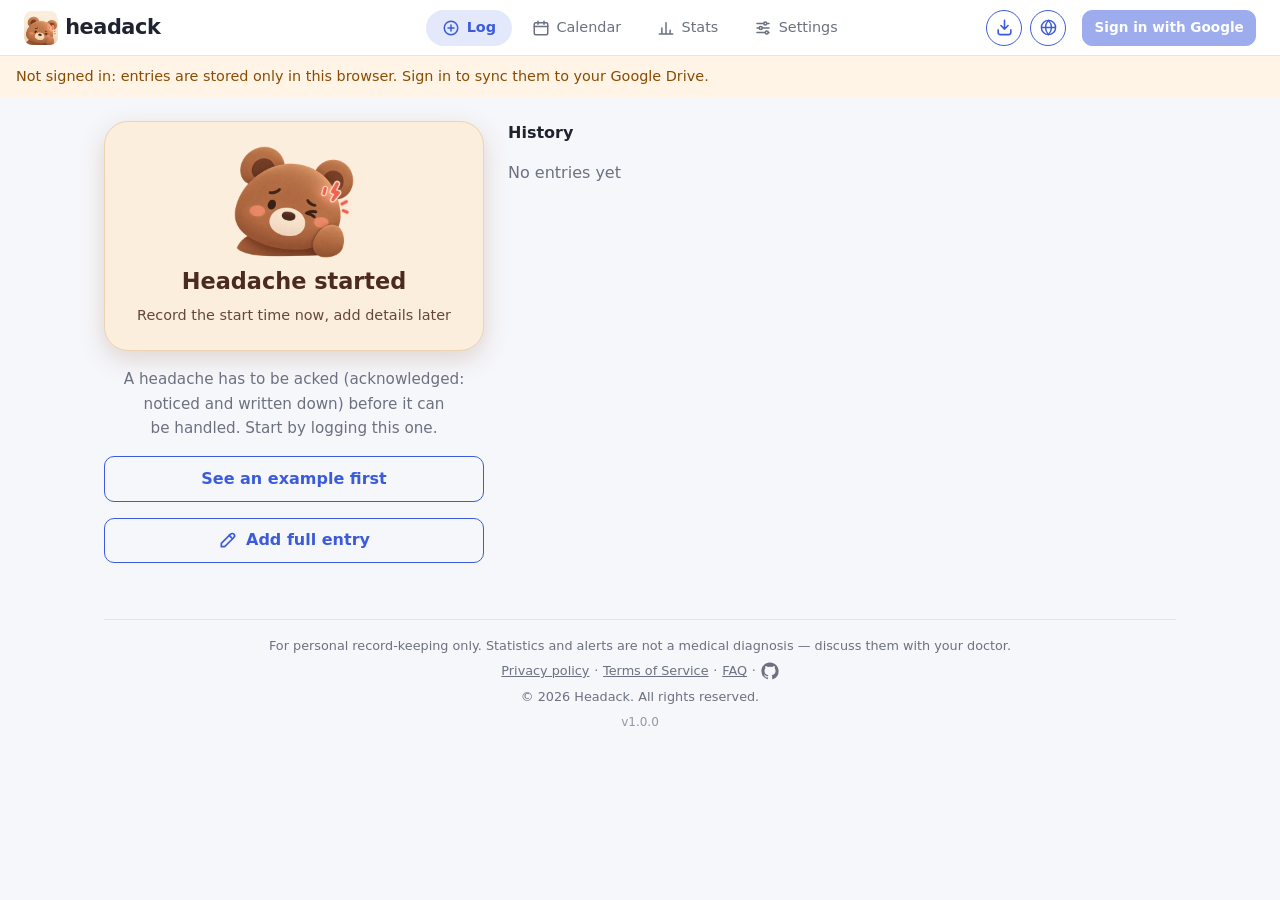
==== commit 7d605a30: "Start button: use the painted bear with transparent background - icons/source/bear-original.png: the" ====
--- a/index.html
+++ b/index.html
@@ -53,6 +53,7 @@
   <link rel="manifest" href="manifest.webmanifest">
   <link rel="icon" href="icons/logo.svg" type="image/svg+xml">
   <link rel="apple-touch-icon" href="icons/icon-192.png">
+  <script src="js/theme.js"></script>
   <link rel="stylesheet" href="css/styles.css">
   <script id="gis" src="https://accounts.google.com/gsi/client" async></script>
   <script type="module" src="js/app.js"></script>
@@ -96,7 +97,7 @@
     <!-- 記錄：手機的首頁；桌機時與列表並排 -->
     <section id="view-log" class="view">
       <button id="btn-quick-start" class="btn huge">
-        <img class="huge-logo" src="icons/bear.svg" alt="" width="96" height="83">
+        <img class="huge-logo" src="icons/bear.webp" alt="" width="120" height="113">
         <span data-i18n="log.start">Headache started</span>
         <small data-i18n="log.startHint"></small>
       </button>
@@ -169,6 +170,14 @@
 
       <!-- 偏好 -->
       <h3 class="settings-group" data-i18n="settings.groupPrefs"></h3>
+      <div class="card">
+        <h2 class="card-title"><span data-icon="theme"></span><span data-i18n="settings.theme"></span></h2>
+        <div class="seg theme-seg" role="radiogroup" data-i18n-attr="aria-label:settings.theme">
+          <button type="button" role="radio" data-theme-choice="system" data-i18n="settings.themeSystem"></button>
+          <button type="button" role="radio" data-theme-choice="light" data-i18n="settings.themeLight"></button>
+          <button type="button" role="radio" data-theme-choice="dark" data-i18n="settings.themeDark"></button>
+        </div>
+      </div>
       <div class="card">
         <h2 class="card-title"><span data-icon="weather"></span><span data-i18n="weather.title"></span></h2>
         <p class="small" data-i18n="weather.why"></p>
--- a/css/styles.css
+++ b/css/styles.css
@@ -28,31 +28,31 @@
   --tabbar-h: 60px;
   --topbar-h: 56px;
   --tap: 44px; /* 最小觸控尺寸 */
-  color-scheme: light dark;
-}
-
-@media (prefers-color-scheme: dark) {
-  :root {
-    --bg: #14161c;
-    --surface: #1d2029;
-    --text: #e8eaf0;
-    --muted: #9aa0ae;
-    --border: #2d313d;
-    --primary: #748ffc;
-    --primary-text: #10131a;
-    --bear-bg: #ead8bf; /* 深色模式稍微調暗，避免一大塊太刺眼 */
-    --bear-border: #d9c09f;
-    --bear-shadow: rgb(0 0 0 / .35);
-    --danger: #f06595;
-    --warning-bg: #3a2a12;
-    --warning-text: #ffc078;
-    --series-1: #3987e5;
-    --series-2: #d95926;
-    --aura: #9085e9;
-    --grid: #2a2e39;
-    --good: #3fbf3f;
-    --bad: #f06a6a;
-  }
+  color-scheme: light;
+}
+
+/* 深色：js/theme.js 依設定（或跟隨系統）在 <html> 加上 data-theme="dark" */
+:root[data-theme="dark"] {
+  color-scheme: dark;
+  --bg: #14161c;
+  --surface: #1d2029;
+  --text: #e8eaf0;
+  --muted: #9aa0ae;
+  --border: #2d313d;
+  --primary: #748ffc;
+  --primary-text: #10131a;
+  --bear-bg: #ead8bf; /* 深色模式稍微調暗，避免一大塊太刺眼 */
+  --bear-border: #d9c09f;
+  --bear-shadow: rgb(0 0 0 / .35);
+  --danger: #f06595;
+  --warning-bg: #3a2a12;
+  --warning-text: #ffc078;
+  --series-1: #3987e5;
+  --series-2: #d95926;
+  --aura: #9085e9;
+  --grid: #2a2e39;
+  --good: #3fbf3f;
+  --bad: #f06a6a;
 }
 
 * { box-sizing: border-box; }
@@ -189,7 +189,7 @@
 }
 .btn.huge small { font-size: .9rem; font-weight: 400; opacity: .85; }
 /* 熊熊本身就是「頭痛了」的意思，去背後直接站在按鈕上 */
-.huge-logo { width: 96px; height: 83px; }
+.huge-logo { width: 120px; height: auto; }
 .btn-with-icon { display: inline-flex; align-items: center; justify-content: center; gap: .5rem; }
 
 /* 有預兆的紀錄：紫色小膠囊（鋸齒線＝典型的視覺預兆） */
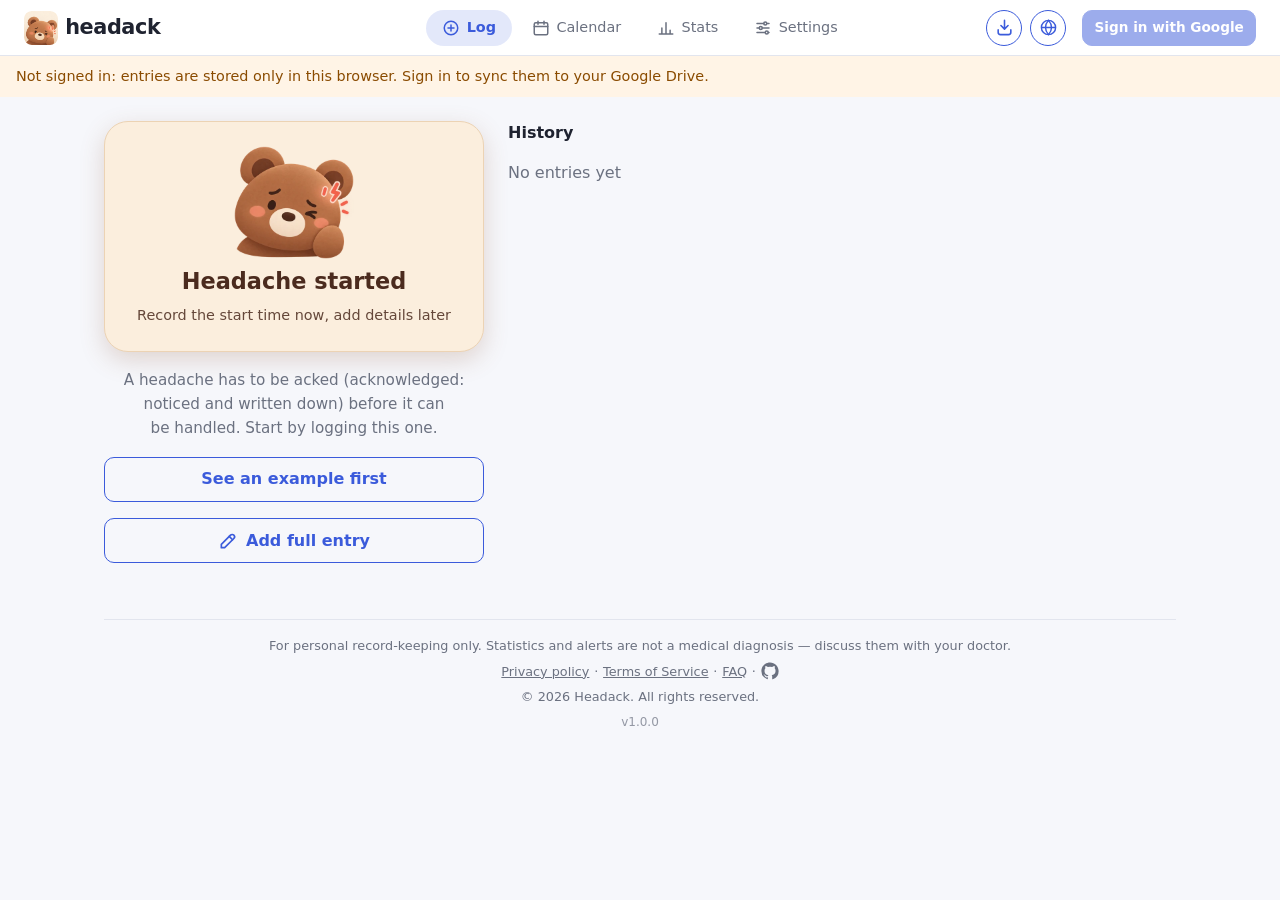
==== commit 616ff020: "Simplify today's changes (/simplify) - Normalise end-before-start records once at the data boundary " ====
--- a/index.html
+++ b/index.html
@@ -136,7 +136,7 @@
           <button type="button" role="radio" data-cal-mode="month" data-i18n="cal.modeMonth"></button>
           <button type="button" role="radio" data-cal-mode="year" data-i18n="cal.modeYear"></button>
         </div>
-          <button type="button" id="cal-today" class="btn ghost small" data-i18n="cal.today"></button>
+        <button type="button" id="cal-today" class="btn ghost small" data-i18n="cal.today"></button>
         <div class="cal-nav">
           <button type="button" id="cal-prev" class="pager-btn" data-i18n-attr="aria-label:cal.prev,title:cal.prev">‹</button>
           <div id="cal-label" class="cal-label"></div>
--- a/css/styles.css
+++ b/css/styles.css
@@ -188,8 +188,6 @@
   box-shadow: 0 8px 24px var(--bear-shadow);
 }
 .btn.huge small { font-size: .9rem; font-weight: 400; opacity: .85; }
-/* 熊熊本身就是「頭痛了」的意思，去背後直接站在按鈕上 */
-.huge-logo { width: 120px; height: auto; }
 .btn-with-icon { display: inline-flex; align-items: center; justify-content: center; gap: .5rem; }
 
 /* 有預兆的紀錄：紫色小膠囊（鋸齒線＝典型的視覺預兆） */
@@ -227,6 +225,10 @@
 .ongoing-list:empty { display: none; }
 .ongoing { border-color: var(--primary); }
 .ongoing .label { margin: .75rem 0 .4rem; font-size: .9rem; color: var(--muted); }
+/* 開始很久還沒結束：邊框改警示色，加一行提醒 */
+.ongoing.stale { border-color: var(--warning-text); }
+.ongoing-note { display: flex; align-items: flex-start; gap: .4rem; margin-top: .6rem; padding: .5rem .65rem; border-radius: 10px; line-height: 1.4; }
+.ongoing-note .icon { width: 18px; height: 18px; flex: none; margin-top: .1em; }
 .intensity-pick { display: grid; grid-template-columns: repeat(5, 1fr); gap: .4rem; }
 .intensity-pick button {
   appearance: none; font: inherit; font-weight: 700; cursor: pointer;
@@ -268,10 +270,8 @@
   display: grid; grid-template-columns: auto 1fr; grid-template-areas: "mode today" "nav nav";
   gap: .75rem; align-items: center;
 }
-.cal-mode { grid-area: mode; }
 #cal-today { grid-area: today; justify-self: end; }
-#cal-today[hidden] { display: inline-block; visibility: hidden; }
-.cal-nav { grid-area: nav; }
+#cal-today:disabled { visibility: hidden; } /* 已在本月：隱形但保留位置，版面不跳 */
 .cal-nav .cal-label { flex: 1; }
 @media (min-width: 600px) {
   .cal-toolbar { grid-template-columns: auto 1fr auto; grid-template-areas: "mode nav today"; }
@@ -283,9 +283,9 @@
 .cal-legend .sw { width: .85rem; height: .85rem; border-radius: 3px; display: inline-block; background: hsl(calc(120 - var(--lvl, 5) * 12) 65% 45%); }
 .cal-legend .sw.no-intensity { background: var(--muted); }
 .cal-legend .dot { width: .45rem; height: .45rem; border-radius: 50%; background: var(--text); display: inline-block; }
-.cal-mode.seg { flex: 0 0 auto; }
+.cal-mode.seg { grid-area: mode; flex: 0 0 auto; }
 .cal-mode.seg button { min-width: 3.4rem; padding-inline: .9rem; }
-.cal-nav { display: flex; align-items: center; gap: .4rem; }
+.cal-nav { grid-area: nav; display: flex; align-items: center; gap: .4rem; }
 .cal-label { min-width: 9.5rem; text-align: center; font-weight: 700; }
 .cal-label input[type="month"] { width: 100%; min-height: var(--tap); text-align: center; font-weight: 700; cursor: pointer; }
 .cal-label-text { font-size: 1.15rem; }
@@ -520,6 +520,7 @@
   width: 100%; max-width: 100%; height: 100%; max-height: 100%;
   margin: 0; padding: 0; border: 0; border-radius: 0; overflow: hidden; /* 只讓 .dialog-body 捲動 */
   background: var(--surface); color: var(--text);
+  --enter: translateY(32px); /* 開啟動畫的起點（見檔尾的動態區塊）：全螢幕從下方滑入、置中的微放大 */
 }
 dialog::backdrop { background: rgb(0 0 0 / .45); }
 dialog form { display: flex; flex-direction: column; height: 100%; }
@@ -621,7 +622,7 @@
 /* 確認對話框內容少，手機上也不必全螢幕 */
 dialog.confirm-dialog {
   width: min(480px, calc(100vw - 32px)); height: fit-content; max-height: calc(100dvh - 32px);
-  margin: auto; border-radius: var(--radius);
+  margin: auto; border-radius: var(--radius); --enter: scale(.97);
 }
 dialog.confirm-dialog form { height: auto; }
 dialog.confirm-dialog .dialog-body { padding-top: 1.25rem; }
@@ -759,7 +760,7 @@
 
   dialog {
     width: min(640px, calc(100vw - 48px)); height: auto; max-height: calc(100dvh - 48px);
-    margin: auto; border-radius: var(--radius);
+    margin: auto; border-radius: var(--radius); --enter: scale(.97);
   }
   dialog form { height: auto; max-height: calc(100dvh - 48px); }
   .dialog-body { padding: 1.25rem 1.5rem; }
@@ -816,3 +817,26 @@
   .chart, .prop-fill, .legend .key { -webkit-print-color-adjust: exact; print-color-adjust: exact; }
   .warning { border: 1px solid #c77; background: #fff; color: #111; }
 }
+
+/* ---------- 動態：短而安靜（發作時常對光與動態敏感），系統設定「減少動態效果」時完全不動 ---------- */
+@media (prefers-reduced-motion: no-preference) {
+  /* 主按鈕：按下去感覺得到 */
+  .btn.huge { transition: transform .12s ease, box-shadow .12s ease; }
+  .btn.huge:active { box-shadow: 0 4px 12px var(--bear-shadow); }
+
+  /* 對話框：手機全螢幕的從下方滑入；置中的（確認框、桌機）淡入微放大。關閉時反向（瀏覽器支援才有） */
+  dialog {
+    opacity: 0; transform: var(--enter);
+    transition: opacity .2s ease, transform .24s cubic-bezier(.2, .8, .2, 1), overlay .24s allow-discrete, display .24s allow-discrete;
+  }
+  dialog[open] { opacity: 1; transform: none; }
+  @starting-style { dialog[open] { opacity: 0; transform: var(--enter); } }
+  dialog::backdrop { opacity: 0; transition: opacity .24s ease, overlay .24s allow-discrete, display .24s allow-discrete; }
+  dialog[open]::backdrop { opacity: 1; }
+  @starting-style { dialog[open]::backdrop { opacity: 0; } }
+
+  /* 提示訊息：輕輕往上浮出，比較不會錯過「復原」 */
+  .toast { transition: opacity .2s ease, transform .2s ease, display .2s allow-discrete; }
+  .toast[hidden] { opacity: 0; transform: translateY(8px); }
+  @starting-style { .toast:not([hidden]) { opacity: 0; transform: translateY(8px); } }
+}
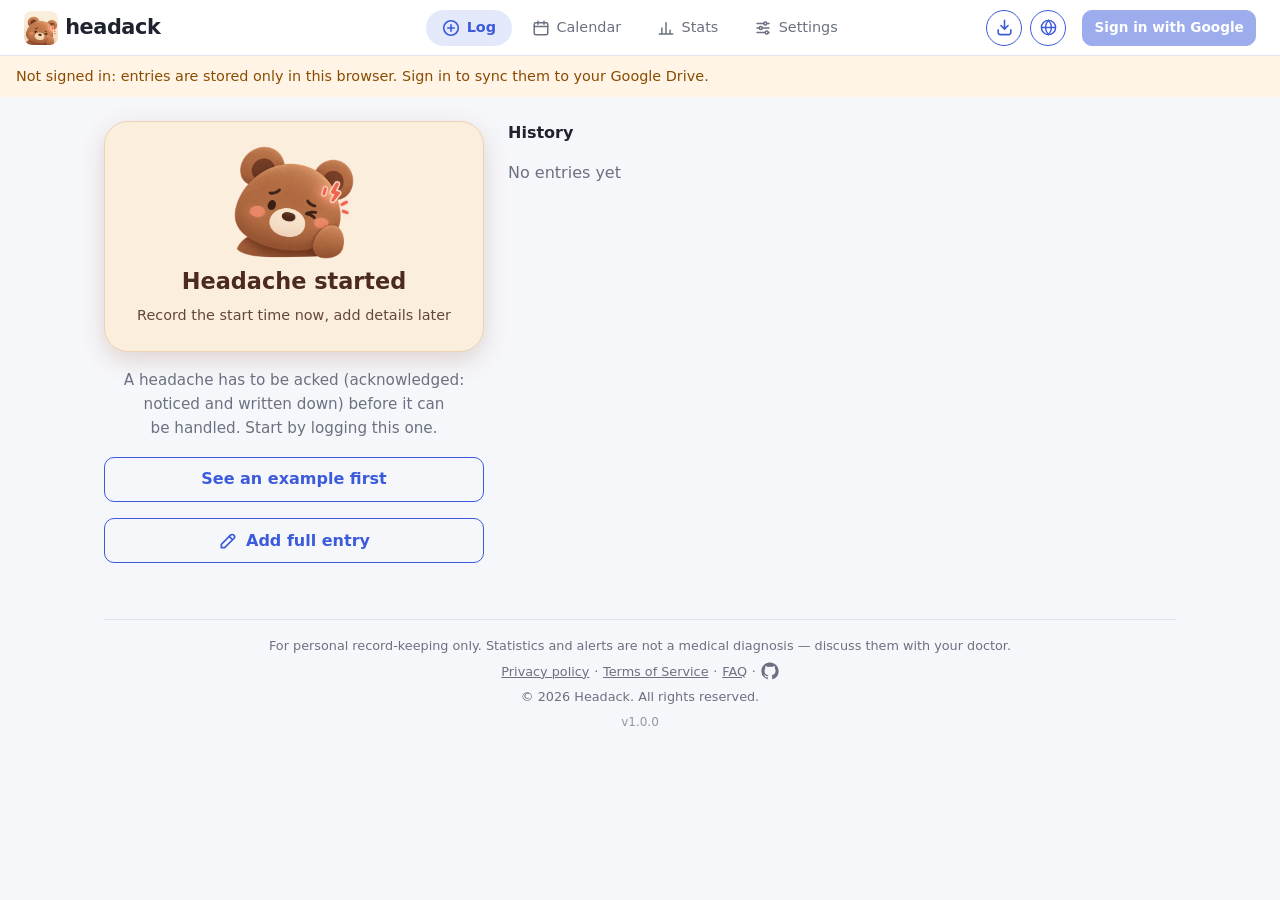
==== commit f1fb8459: "Settings: share-the-site card (Web Share API, copy-link fallback) Co-Authored-By: Claude Sonnet 5.5 " ====
--- a/index.html
+++ b/index.html
@@ -210,6 +210,11 @@
         <button type="button" id="btn-demo" class="btn ghost"></button>
       </div>
       <div class="card">
+        <h2 class="card-title"><span data-icon="share"></span><span data-i18n="share.title"></span></h2>
+        <p class="muted small" data-i18n="share.desc"></p>
+        <button type="button" id="btn-share" class="btn ghost" data-i18n="share.button"></button>
+      </div>
+      <div class="card">
         <h2 class="card-title"><span data-icon="info"></span><span data-i18n="settings.groupAbout"></span></h2>
         <p><a href="faq.html" data-i18n="footer.faq"></a></p>
         <p><a href="privacy.html" data-i18n="settings.privacy"></a></p>
--- a/css/styles.css
+++ b/css/styles.css
@@ -707,7 +707,7 @@
 .import-preview ul { list-style: none; margin: .25rem 0 0; padding: 0; font-size: .85rem; }
 .import-preview li { padding: .3rem 0; border-bottom: 1px solid var(--border); overflow-wrap: anywhere; }
 
-/* 浮動新增按鈕：手機在列表、統計頁顯示 */
+/* 浮動新增按鈕：手機只在列表頁顯示 */
 .fab {
   position: fixed; z-index: 9; display: none;
   inset-inline-end: var(--gutter);
@@ -717,8 +717,7 @@
   box-shadow: 0 6px 18px rgb(0 0 0 / .25);
 }
 .fab svg { width: 26px; height: 26px; }
-body[data-view="list"] .fab,
-body[data-view="stats"] .fab { display: grid; place-items: center; }
+body[data-view="list"] .fab { display: grid; place-items: center; }
 
 .toast {
   position: fixed; inset-inline: var(--gutter); margin-inline: auto; width: fit-content; z-index: 20;
@@ -820,6 +819,11 @@
 
 /* ---------- 動態：短而安靜（發作時常對光與動態敏感），系統設定「減少動態效果」時完全不動 ---------- */
 @media (prefers-reduced-motion: no-preference) {
+  /* 分頁切換：底部/頂部分頁按鈕的顏色與底色漸變 */
+  .nav button { transition: color .18s ease, background-color .18s ease; }
+  .nav-icon .icon { transition: transform .18s ease; }
+  .nav button.active .nav-icon .icon { transform: scale(1.08); }
+
   /* 主按鈕：按下去感覺得到 */
   .btn.huge { transition: transform .12s ease, box-shadow .12s ease; }
   .btn.huge:active { box-shadow: 0 4px 12px var(--bear-shadow); }
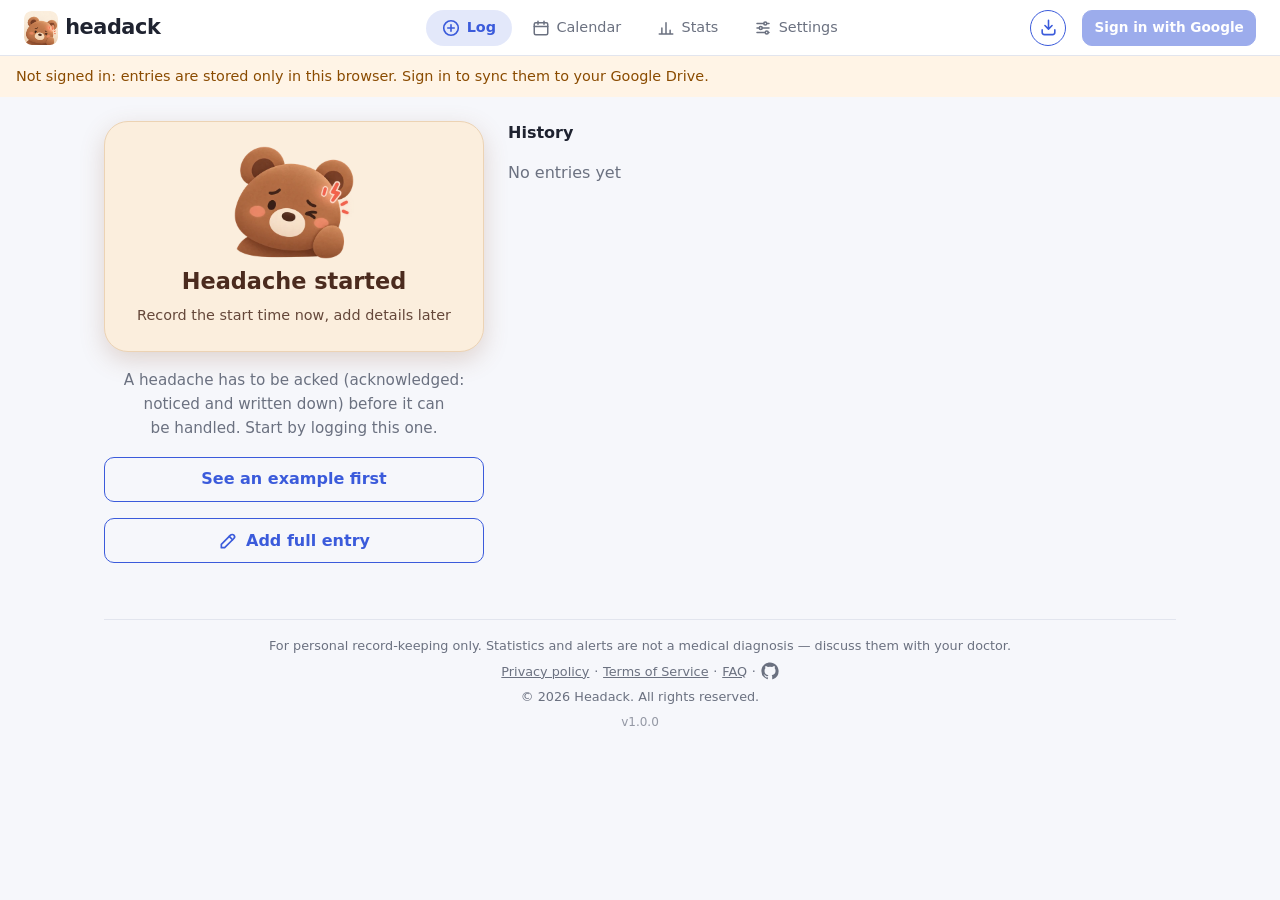
==== commit 9373230e: "Move language picker from the top bar into Settings (auto-detect unchanged) Co-Authored-By: Claude S" ====
--- a/index.html
+++ b/index.html
@@ -71,13 +71,8 @@
       <button data-view="settings"><span class="nav-icon" data-icon="settings"></span><span data-i18n="nav.settings">Settings</span></button>
     </nav>
     <div class="top-actions">
-      <!-- 語言選單放在標題列，第一次來的人不必進設定就能切換 -->
       <!-- 加到主畫面／安裝：已安裝（從主畫面開啟）時隱藏 -->
       <button type="button" id="btn-install" class="icon-btn-top" hidden data-i18n-attr="aria-label:install.button,title:install.button"><span data-icon="install"></span></button>
-      <label class="icon-btn-top lang-picker" data-i18n-attr="title:settings.language">
-        <svg viewBox="0 0 24 24" aria-hidden="true"><circle cx="12" cy="12" r="9"/><path d="M3 12h18M12 3c2.5 2.7 3.8 5.7 3.8 9s-1.3 6.3-3.8 9c-2.5-2.7-3.8-5.7-3.8-9S9.5 5.7 12 3z"/></svg>
-        <select id="lang-select" data-i18n-attr="aria-label:settings.language"></select>
-      </label>
     <div class="sync">
       <span id="sync-status" class="sync-status"></span>
       <button id="btn-signin" class="btn small" hidden data-i18n="auth.signIn">Sign in with Google</button>
@@ -171,6 +166,11 @@
       <!-- 偏好 -->
       <h3 class="settings-group" data-i18n="settings.groupPrefs"></h3>
       <div class="card">
+        <h2 class="card-title"><span data-icon="language"></span><span data-i18n="settings.language"></span></h2>
+        <select id="lang-select" data-i18n-attr="aria-label:settings.language"></select>
+        <p class="muted small" data-i18n="settings.languageHelp"></p>
+      </div>
+      <div class="card">
         <h2 class="card-title"><span data-icon="theme"></span><span data-i18n="settings.theme"></span></h2>
         <div class="seg theme-seg" role="radiogroup" data-i18n-attr="aria-label:settings.theme">
           <button type="button" role="radio" data-theme-choice="system" data-i18n="settings.themeSystem"></button>
@@ -220,7 +220,6 @@
         <p><a href="privacy.html" data-i18n="settings.privacy"></a></p>
         <p><a href="terms.html" data-i18n="footer.terms"></a></p>
         <p><a id="source-link" href="https://github.com/Bear1110/headack" target="_blank" rel="noopener" data-i18n="settings.source"></a></p>
-        <p class="muted small" data-i18n="settings.languageHelp"></p>
         <p class="muted small" id="app-version"></p>
       </div>
       <div class="card danger-zone">
--- a/css/styles.css
+++ b/css/styles.css
@@ -108,15 +108,6 @@
 .icon-btn-top .icon { width: 19px; height: 19px; }
 .install-steps { margin: .5rem 0 0; padding-inline-start: 1.4rem; display: flex; flex-direction: column; gap: .6rem; line-height: 1.6; }
 .install-steps .icon { vertical-align: -0.25em; color: var(--primary); }
-
-/* 語言：外觀沿用 .icon-btn-top；原生下拉選單透明疊在上面，點下去開系統清單 */
-.lang-picker { position: relative; }
-.lang-picker svg { width: 19px; height: 19px; fill: none; stroke: currentColor; stroke-width: 1.8; pointer-events: none; }
-.lang-picker select {
-  position: absolute; inset: 0; width: 100%; height: 100%; min-height: 0; padding: 0; margin: 0;
-  opacity: 0; cursor: pointer; font-size: 16px; border: 0;
-}
-.lang-picker:focus-within { outline: 2px solid var(--primary); outline-offset: 2px; }
 
 .banner {
   margin: 0; padding: .6rem var(--gutter); font-size: .9rem;
